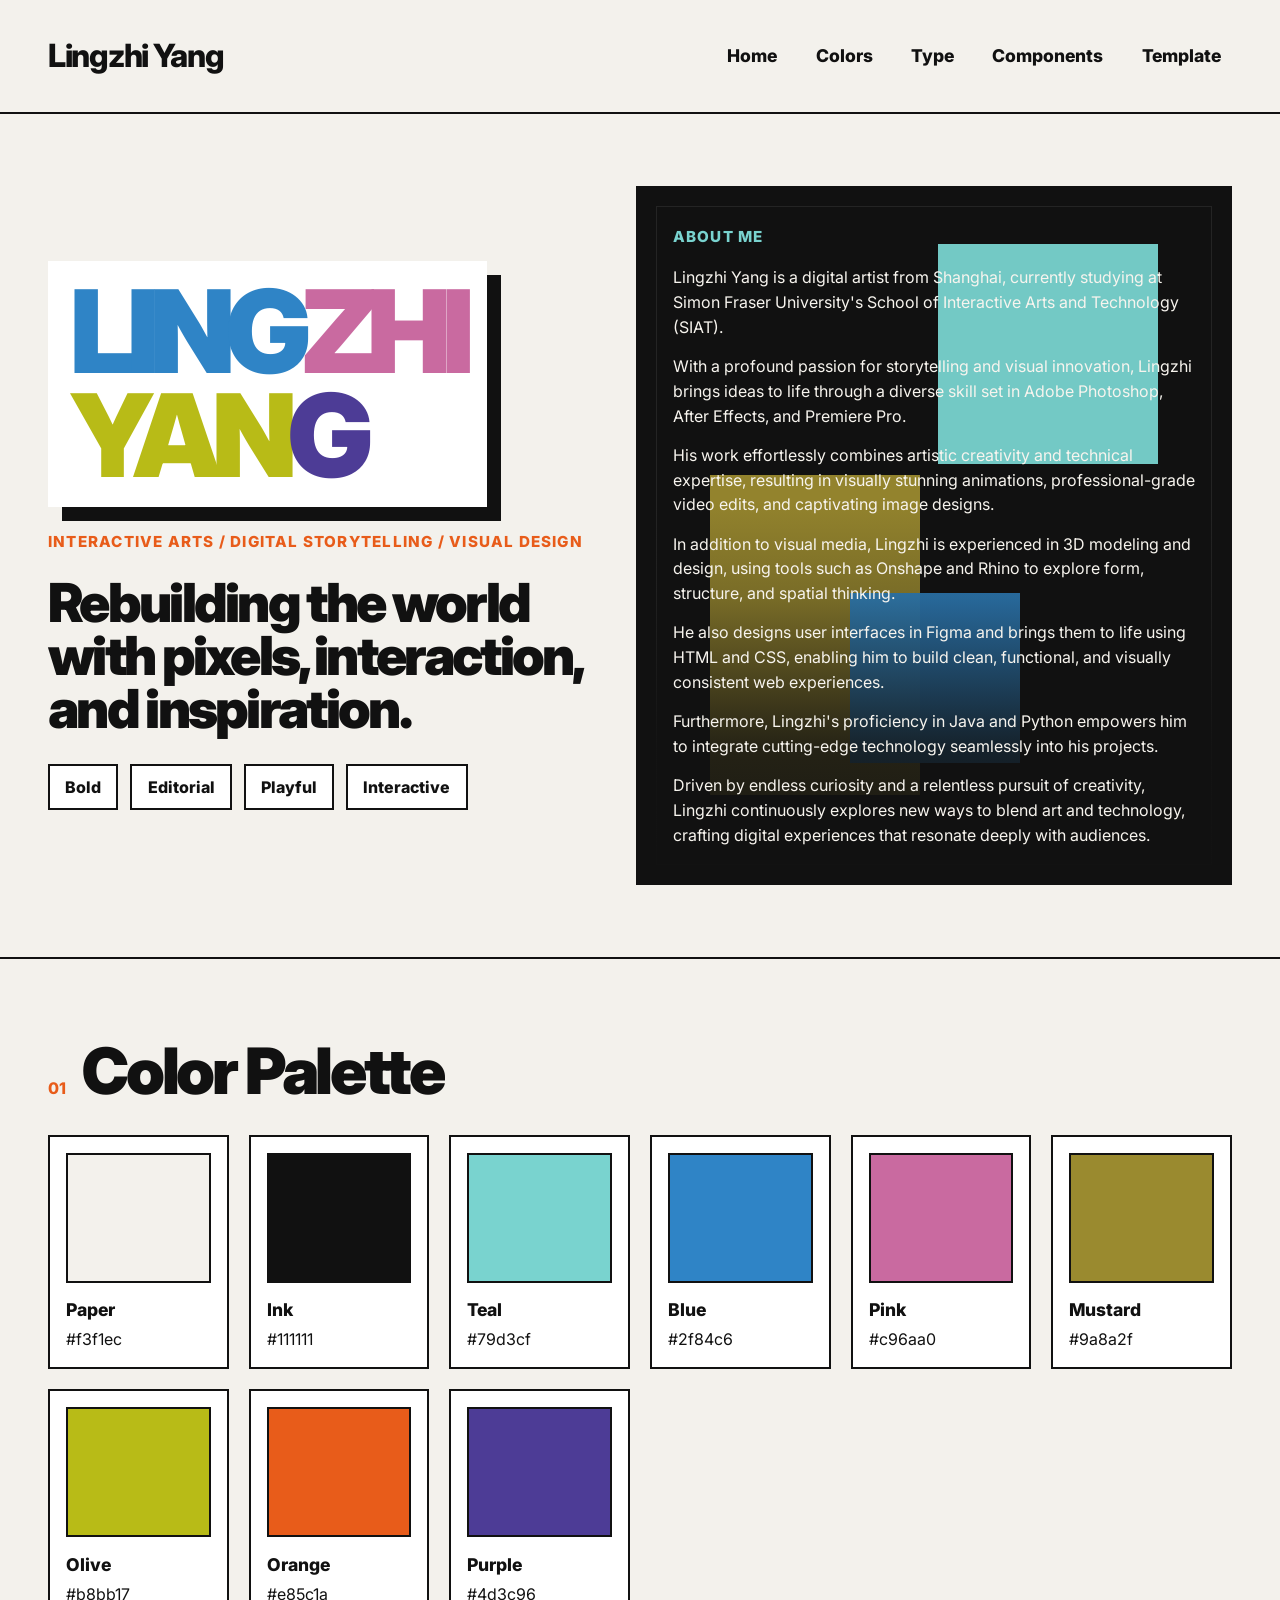
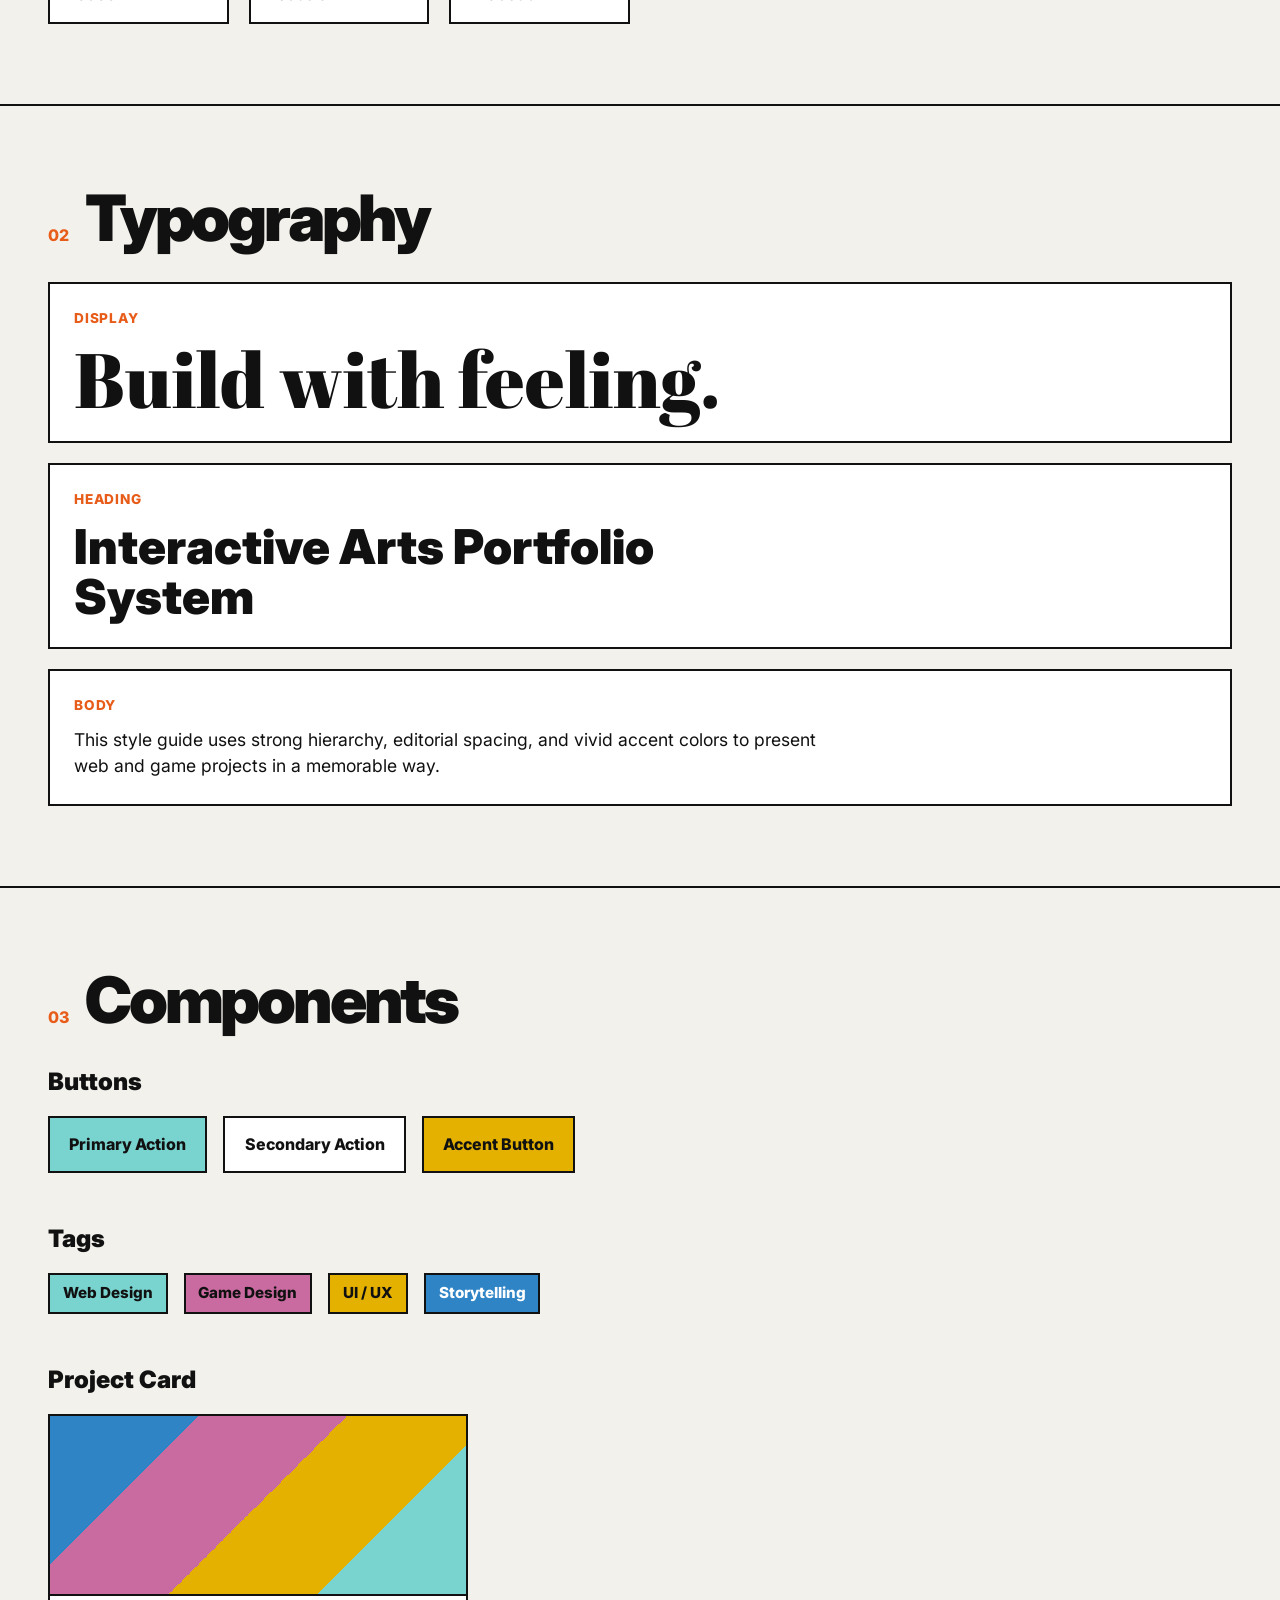
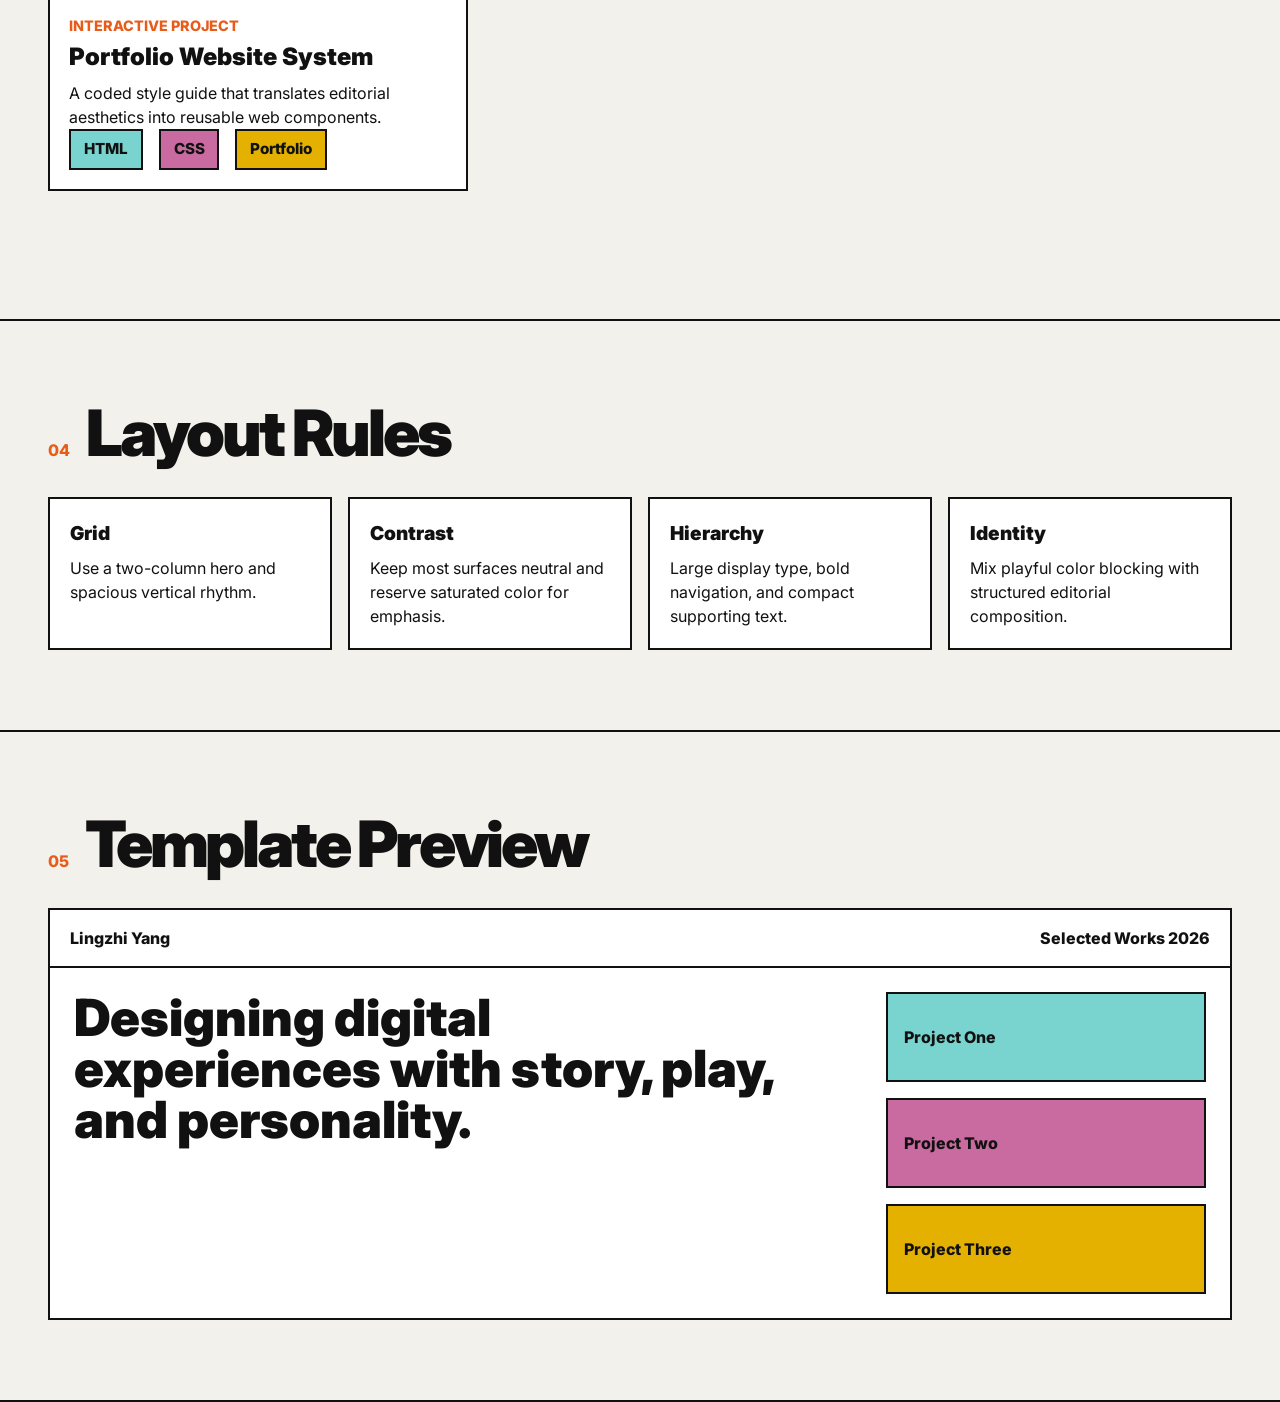
==== Lingzhi Yang portfolio-styleguide/index.html @ 22899783 "Styleguide" ====
<!DOCTYPE html>
<html lang="en">
<head>
  <meta charset="UTF-8">
  <meta name="viewport" content="width=device-width, initial-scale=1.0">
  <title>Lingzhi Yang Style Guide</title>
  <link rel="preconnect" href="https://fonts.googleapis.com">
  <link rel="preconnect" href="https://fonts.gstatic.com" crossorigin>
  <link href="https://fonts.googleapis.com/css2?family=Abril+Fatface&family=Inter:wght@400;500;700;800;900&display=swap" rel="stylesheet">
  <link rel="stylesheet" href="style.css">
</head>
<body>
  <header class="site-header">
    <div class="brand-name">Lingzhi Yang</div>
    <nav class="main-nav">
      <a href="#brand">Home</a>
      <a href="#colors">Colors</a>
      <a href="#type">Type</a>
      <a href="#components">Components</a>
      <a href="#template">Template</a>
    </nav>
  </header>

  <main>
    <section id="brand" class="hero">
    <div class="hero-left">
        <div class="name-card">
        <div class="name-block">
            <span class="c-blue">LING</span><span class="c-pink">ZHI</span><br>
            <span class="c-olive">YAN</span><span class="c-purple">G</span>
        </div>
        </div>

        <p class="hero-kicker">INTERACTIVE ARTS / DIGITAL STORYTELLING / VISUAL DESIGN</p>

        <h1 class="hero-title">
        Rebuilding the world with pixels, interaction, and inspiration.
        </h1>

        <div class="keyword-row">
        <span>Bold</span>
        <span>Editorial</span>
        <span>Playful</span>
        <span>Interactive</span>
        </div>
    </div>

    <div class="hero-right">
        <div class="bio-panel">
        <div class="bio-decoration deco-teal"></div>
        <div class="bio-decoration deco-mustard"></div>
        <div class="bio-decoration deco-blue"></div>

        <p class="bio-label">About Me</p>

        <p class="bio-text">
            Lingzhi Yang is a digital artist from Shanghai, currently studying at Simon Fraser University's School of Interactive Arts and Technology (SIAT).
        </p>

        <p class="bio-text">
            With a profound passion for storytelling and visual innovation, Lingzhi brings ideas to life through a diverse skill set in Adobe Photoshop, After Effects, and Premiere Pro.
        </p>

        <p class="bio-text">
            His work effortlessly combines artistic creativity and technical expertise, resulting in visually stunning animations, professional-grade video edits, and captivating image designs.
        </p>

        <p class="bio-text">
            In addition to visual media, Lingzhi is experienced in 3D modeling and design, using tools such as Onshape and Rhino to explore form, structure, and spatial thinking.
        </p>

        <p class="bio-text">
            He also designs user interfaces in Figma and brings them to life using HTML and CSS, enabling him to build clean, functional, and visually consistent web experiences.
        </p>

        <p class="bio-text">
            Furthermore, Lingzhi's proficiency in Java and Python empowers him to integrate cutting-edge technology seamlessly into his projects.
        </p>

        <p class="bio-text">
            Driven by endless curiosity and a relentless pursuit of creativity, Lingzhi continuously explores new ways to blend art and technology, crafting digital experiences that resonate deeply with audiences.
        </p>
        </div>
    </div>
    </section>

    <section id="colors" class="content-section">
      <div class="section-heading">
        <p class="eyebrow">01</p>
        <h2>Color Palette</h2>
      </div>

      <div class="palette-grid">
        <div class="swatch">
          <div class="swatch-box bg-paper"></div>
          <h3>Paper</h3>
          <p>#f3f1ec</p>
        </div>

        <div class="swatch">
          <div class="swatch-box bg-ink"></div>
          <h3>Ink</h3>
          <p>#111111</p>
        </div>

        <div class="swatch">
          <div class="swatch-box bg-teal"></div>
          <h3>Teal</h3>
          <p>#79d3cf</p>
        </div>

        <div class="swatch">
          <div class="swatch-box bg-blue"></div>
          <h3>Blue</h3>
          <p>#2f84c6</p>
        </div>

        <div class="swatch">
          <div class="swatch-box bg-pink"></div>
          <h3>Pink</h3>
          <p>#c96aa0</p>
        </div>

        <div class="swatch">
          <div class="swatch-box bg-mustard"></div>
          <h3>Mustard</h3>
          <p>#9a8a2f</p>
        </div>

        <div class="swatch">
          <div class="swatch-box bg-olive"></div>
          <h3>Olive</h3>
          <p>#b8bb17</p>
        </div>

        <div class="swatch">
          <div class="swatch-box bg-orange"></div>
          <h3>Orange</h3>
          <p>#e85c1a</p>
        </div>

        <div class="swatch">
          <div class="swatch-box bg-purple"></div>
          <h3>Purple</h3>
          <p>#4d3c96</p>
        </div>
      </div>
    </section>

    <section id="type" class="content-section">
      <div class="section-heading">
        <p class="eyebrow">02</p>
        <h2>Typography</h2>
      </div>

      <div class="type-showcase">
        <div class="type-card">
          <p class="type-label">Display</p>
          <h1 class="display-sample">Build with feeling.</h1>
        </div>

        <div class="type-card">
          <p class="type-label">Heading</p>
          <h2 class="heading-sample">Interactive Arts Portfolio System</h2>
        </div>

        <div class="type-card">
          <p class="type-label">Body</p>
          <p class="body-sample">
            This style guide uses strong hierarchy, editorial spacing, and vivid accent colors to present web and game projects in a memorable way.
          </p>
        </div>
      </div>
    </section>

    <section id="components" class="content-section">
      <div class="section-heading">
        <p class="eyebrow">03</p>
        <h2>Components</h2>
      </div>

      <div class="component-group">
        <h3>Buttons</h3>
        <div class="button-row">
          <a href="#" class="btn btn-primary">Primary Action</a>
          <a href="#" class="btn btn-outline">Secondary Action</a>
          <a href="#" class="btn btn-block">Accent Button</a>
        </div>
      </div>

      <div class="component-group">
        <h3>Tags</h3>
        <div class="tag-row">
          <span class="tag tag-teal">Web Design</span>
          <span class="tag tag-pink">Game Design</span>
          <span class="tag tag-yellow">UI / UX</span>
          <span class="tag tag-blue">Storytelling</span>
        </div>
      </div>

      <div class="component-group">
        <h3>Project Card</h3>
        <article class="project-card">
          <div class="card-top"></div>
          <div class="card-content">
            <p class="project-type">Interactive Project</p>
            <h4>Portfolio Website System</h4>
            <p>
              A coded style guide that translates editorial aesthetics into reusable web components.
            </p>
            <div class="tag-row">
              <span class="tag tag-teal">HTML</span>
              <span class="tag tag-pink">CSS</span>
              <span class="tag tag-yellow">Portfolio</span>
            </div>
          </div>
        </article>
      </div>
    </section>

    <section id="layout" class="content-section">
      <div class="section-heading">
        <p class="eyebrow">04</p>
        <h2>Layout Rules</h2>
      </div>

      <div class="rules-grid">
        <div class="rule-box">
          <h3>Grid</h3>
          <p>Use a two-column hero and spacious vertical rhythm.</p>
        </div>
        <div class="rule-box">
          <h3>Contrast</h3>
          <p>Keep most surfaces neutral and reserve saturated color for emphasis.</p>
        </div>
        <div class="rule-box">
          <h3>Hierarchy</h3>
          <p>Large display type, bold navigation, and compact supporting text.</p>
        </div>
        <div class="rule-box">
          <h3>Identity</h3>
          <p>Mix playful color blocking with structured editorial composition.</p>
        </div>
      </div>
    </section>

    <section id="template" class="content-section">
      <div class="section-heading">
        <p class="eyebrow">05</p>
        <h2>Template Preview</h2>
      </div>

      <div class="template-preview">
        <div class="preview-header">
          <span>Lingzhi Yang</span>
          <span>Selected Works 2026</span>
        </div>

        <div class="preview-main">
          <div class="preview-title">
            <h3>Designing digital experiences with story, play, and personality.</h3>
          </div>

          <div class="preview-list">
            <div class="preview-item bg-teal">Project One</div>
            <div class="preview-item bg-pink">Project Two</div>
            <div class="preview-item bg-yellow">Project Three</div>
          </div>
        </div>
      </div>
    </section>
  </main>
</body>
</html>
---- Lingzhi Yang portfolio-styleguide/style.css ----
:root {
  --paper: #f3f1ec;
  --ink: #111111;
  --teal: #79d3cf;
  --blue: #2f84c6;
  --pink: #c96aa0;
  --mustard: #9a8a2f;
  --yellow: #e4b100;
  --olive: #b8bb17;
  --orange: #e85c1a;
  --purple: #4d3c96;
  --border: #d8d2c8;
}

* {
  box-sizing: border-box;
  margin: 0;
  padding: 0;
}

html {
  scroll-behavior: smooth;
}

body {
  background: var(--paper);
  color: var(--ink);
  font-family: "Inter", sans-serif;
  line-height: 1.5;
}

/* ---------- Header ---------- */
.site-header {
  width: 100%;
  padding: 2rem 3rem;
  display: flex;
  justify-content: space-between;
  align-items: center;
  border-bottom: 2px solid var(--ink);
  background: rgba(243, 241, 236, 0.96);
  position: sticky;
  top: 0;
  z-index: 10;
}

.brand-name {
  font-size: 2rem;
  font-weight: 800;
  letter-spacing: -0.04em;
}

.main-nav {
  display: flex;
  gap: 1rem;
  flex-wrap: wrap;
}

.main-nav a {
  text-decoration: none;
  color: var(--ink);
  font-weight: 800;
  font-size: 1.1rem;
  padding: 0.35rem 0.7rem;
  transition: 0.2s ease;
}

.main-nav a:hover,
.main-nav a.active {
  background: var(--teal);
}

/* ---------- Hero ---------- */
.hero {
  min-height: calc(100vh - 90px);
  display: grid;
  grid-template-columns: 0.95fr 1.05fr;
  gap: 3rem;
  padding: 4.5rem 3rem;
  border-bottom: 2px solid var(--ink);
  align-items: center;
}

.hero-left {
  display: flex;
  flex-direction: column;
  justify-content: center;
  gap: 1.5rem;
}

.name-card {
  display: inline-block;
  width: fit-content;
  background: #ffffff;
  padding: 1.2rem 1.4rem;
  box-shadow: 14px 14px 0 var(--ink);
}

.name-block {
  display: inline-block;
  font-size: clamp(4.2rem, 9vw, 7.5rem);
  line-height: 0.9;
  font-weight: 900;
  letter-spacing: -0.08em;
}

.hero-kicker {
  font-size: 0.95rem;
  font-weight: 800;
  letter-spacing: 0.08em;
  color: var(--orange);
  max-width: 680px;
}

.hero-title {
  max-width: 720px;
  font-size: clamp(2.3rem, 4.2vw, 4.4rem);
  line-height: 0.98;
  letter-spacing: -0.05em;
  font-weight: 900;
}

.keyword-row {
  display: flex;
  flex-wrap: wrap;
  gap: 0.75rem;
  margin-top: 0.3rem;
}

.keyword-row span {
  border: 2px solid var(--ink);
  padding: 0.55rem 0.95rem;
  font-weight: 800;
  background: white;
  font-size: 1rem;
}

.hero-right {
  display: flex;
  justify-content: center;
  align-items: stretch;
}

.bio-panel {
  position: relative;
  width: 100%;
  min-height: 640px;
  background: #111111;
  border: 2px solid var(--ink);
  padding: 2.4rem 2.2rem 2.2rem 2.2rem;
  overflow: hidden;
  display: flex;
  flex-direction: column;
  justify-content: flex-end;
}

.bio-panel::before {
  content: "";
  position: absolute;
  inset: 18px;
  border: 1px solid rgba(255, 255, 255, 0.08);
  pointer-events: none;
}

.bio-panel::after {
  content: "";
  position: absolute;
  left: 0;
  right: 0;
  bottom: 0;
  height: 55%;
  background: linear-gradient(
    to top,
    rgba(17, 17, 17, 0.96) 0%,
    rgba(17, 17, 17, 0.85) 35%,
    rgba(17, 17, 17, 0.2) 75%,
    rgba(17, 17, 17, 0) 100%
  );
  z-index: 1;
}

.bio-label {
  position: relative;
  z-index: 2;
  font-size: 0.95rem;
  font-weight: 800;
  letter-spacing: 0.08em;
  text-transform: uppercase;
  color: var(--teal);
  margin-bottom: 1rem;
}

.bio-text {
  position: relative;
  z-index: 2;
  color: #f7f4ee;
  font-size: 1rem;
  line-height: 1.55;
  max-width: 690px;
  margin-bottom: 0.9rem;
}

.bio-text:last-child {
  margin-bottom: 0;
}

.bio-decoration {
  position: absolute;
  z-index: 1;
  opacity: 0.95;
}

.deco-teal {
  width: 220px;
  height: 220px;
  background: var(--teal);
  top: 56px;
  right: 72px;
}

.deco-mustard {
  width: 210px;
  height: 320px;
  background: var(--mustard);
  left: 72px;
  bottom: 88px;
}

.deco-blue {
  width: 170px;
  height: 170px;
  background: var(--blue);
  right: 210px;
  bottom: 120px;
}

/* ---------- Shared Sections ---------- */
.content-section {
  padding: 5rem 3rem;
  border-bottom: 2px solid var(--ink);
}

.section-heading {
  display: flex;
  align-items: baseline;
  gap: 1rem;
  margin-bottom: 2rem;
}

.eyebrow {
  font-size: 1rem;
  font-weight: 800;
  color: var(--orange);
}

.section-heading h2 {
  font-size: clamp(2.2rem, 5vw, 4rem);
  line-height: 1;
  letter-spacing: -0.05em;
  font-weight: 900;
}

/* ---------- Color Palette ---------- */
.palette-grid {
  display: grid;
  grid-template-columns: repeat(auto-fit, minmax(170px, 1fr));
  gap: 1.25rem;
}

.swatch {
  background: white;
  border: 2px solid var(--ink);
  padding: 1rem;
}

.swatch-box {
  width: 100%;
  height: 130px;
  border: 2px solid var(--ink);
  margin-bottom: 0.9rem;
}

.swatch h3 {
  font-size: 1.1rem;
  font-weight: 800;
  margin-bottom: 0.25rem;
}

/* ---------- Typography ---------- */
.type-showcase {
  display: grid;
  gap: 1.25rem;
}

.type-card {
  background: white;
  border: 2px solid var(--ink);
  padding: 1.5rem;
}

.type-label {
  color: var(--orange);
  text-transform: uppercase;
  letter-spacing: 0.06em;
  font-size: 0.85rem;
  font-weight: 800;
  margin-bottom: 0.75rem;
}

.display-sample {
  font-family: "Abril Fatface", serif;
  font-size: clamp(2.8rem, 6vw, 5rem);
  line-height: 1;
  font-weight: 400;
}

.heading-sample {
  font-size: clamp(1.8rem, 4vw, 3rem);
  line-height: 1.05;
  font-weight: 900;
  max-width: 700px;
}

.body-sample {
  max-width: 760px;
  font-size: 1.1rem;
}

/* ---------- Components ---------- */
.component-group {
  margin-bottom: 3rem;
}

.component-group h3 {
  font-size: 1.5rem;
  margin-bottom: 1rem;
  font-weight: 900;
}

.button-row,
.tag-row {
  display: flex;
  flex-wrap: wrap;
  gap: 1rem;
}

.btn {
  text-decoration: none;
  color: var(--ink);
  padding: 0.9rem 1.2rem;
  font-weight: 800;
  border: 2px solid var(--ink);
  display: inline-block;
  transition: 0.2s ease;
}

.btn-primary {
  background: var(--teal);
}

.btn-outline {
  background: white;
}

.btn-block {
  background: var(--yellow);
}

.btn:hover {
  transform: translate(-4px, -4px);
  box-shadow: 6px 6px 0 var(--ink);
}

.tag {
  display: inline-block;
  padding: 0.45rem 0.8rem;
  font-size: 0.95rem;
  font-weight: 800;
  border: 2px solid var(--ink);
}

.tag-teal {
  background: var(--teal);
}

.tag-pink {
  background: var(--pink);
}

.tag-yellow {
  background: var(--yellow);
}

.tag-blue {
  background: var(--blue);
  color: white;
}

.project-card {
  max-width: 420px;
  border: 2px solid var(--ink);
  background: white;
}

.card-top {
  height: 180px;
  background: linear-gradient(
    135deg,
    var(--blue) 0%,
    var(--blue) 25%,
    var(--pink) 25%,
    var(--pink) 50%,
    var(--yellow) 50%,
    var(--yellow) 75%,
    var(--teal) 75%,
    var(--teal) 100%
  );
  border-bottom: 2px solid var(--ink);
}

.card-content {
  padding: 1.2rem;
}

.project-type {
  font-size: 0.9rem;
  color: var(--orange);
  font-weight: 800;
  text-transform: uppercase;
  margin-bottom: 0.5rem;
}

.card-content h4 {
  font-size: 1.5rem;
  line-height: 1;
  margin-bottom: 0.75rem;
  font-weight: 900;
}

/* ---------- Layout Rules ---------- */
.rules-grid {
  display: grid;
  grid-template-columns: repeat(auto-fit, minmax(220px, 1fr));
  gap: 1rem;
}

.rule-box {
  border: 2px solid var(--ink);
  background: white;
  padding: 1.25rem;
}

.rule-box h3 {
  font-size: 1.2rem;
  margin-bottom: 0.5rem;
  font-weight: 900;
}

/* ---------- Template Preview ---------- */
.template-preview {
  border: 2px solid var(--ink);
  background: white;
}

.preview-header {
  display: flex;
  justify-content: space-between;
  border-bottom: 2px solid var(--ink);
  padding: 1rem 1.25rem;
  font-weight: 800;
}

.preview-main {
  display: grid;
  grid-template-columns: 1fr 320px;
  gap: 1.5rem;
  padding: 1.5rem;
}

.preview-title h3 {
  font-size: clamp(2rem, 4vw, 3.5rem);
  line-height: 1;
  font-weight: 900;
  max-width: 700px;
}

.preview-list {
  display: flex;
  flex-direction: column;
  gap: 1rem;
}

.preview-item {
  border: 2px solid var(--ink);
  padding: 1rem;
  font-weight: 800;
  min-height: 90px;
  display: flex;
  align-items: center;
}

/* ---------- Utility Colors ---------- */
.bg-paper { background: var(--paper); }
.bg-ink { background: var(--ink); }
.bg-teal { background: var(--teal); }
.bg-blue { background: var(--blue); }
.bg-pink { background: var(--pink); }
.bg-mustard { background: var(--mustard); }
.bg-yellow { background: var(--yellow); }
.bg-olive { background: var(--olive); }
.bg-orange { background: var(--orange); }
.bg-purple { background: var(--purple); }

.c-blue { color: var(--blue); }
.c-pink { color: var(--pink); }
.c-olive { color: var(--olive); }
.c-purple { color: var(--purple); }

/* ---------- Responsive ---------- */
@media (max-width: 900px) {
  .site-header {
    padding: 1.5rem;
    flex-direction: column;
    align-items: flex-start;
    gap: 1rem;
  }

  .hero {
    grid-template-columns: 1fr;
    padding: 2.2rem 1.5rem 3rem 1.5rem;
    gap: 2rem;
  }

  .content-section {
    padding: 3rem 1.5rem;
  }

  .preview-main {
    grid-template-columns: 1fr;
  }

  .name-card {
    box-shadow: 8px 8px 0 var(--ink);
  }

  .bio-panel {
    min-height: auto;
    padding: 1.6rem;
  }

  .deco-teal {
    width: 140px;
    height: 140px;
    top: 40px;
    right: 30px;
  }

  .deco-mustard {
    width: 130px;
    height: 220px;
    left: 30px;
    bottom: 90px;
  }

  .deco-blue {
    width: 110px;
    height: 110px;
    right: 120px;
    bottom: 120px;
  }
}
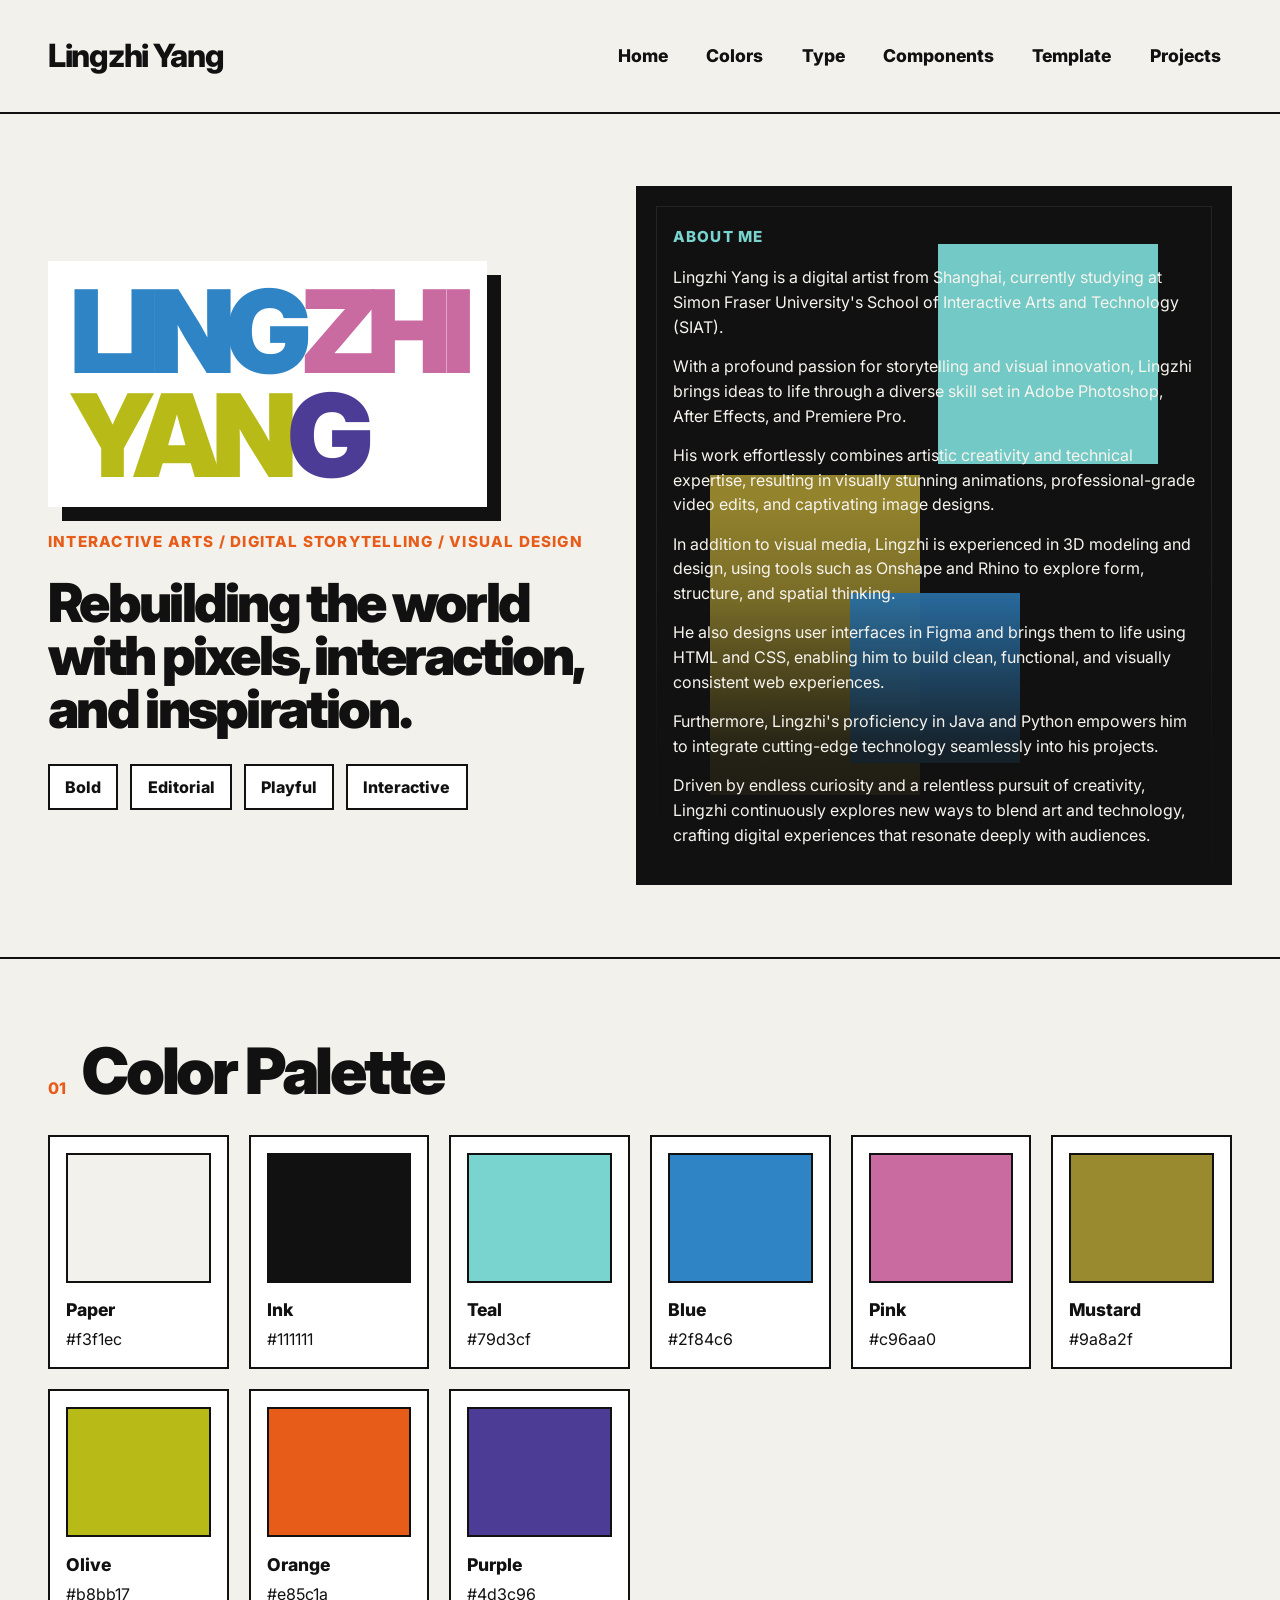
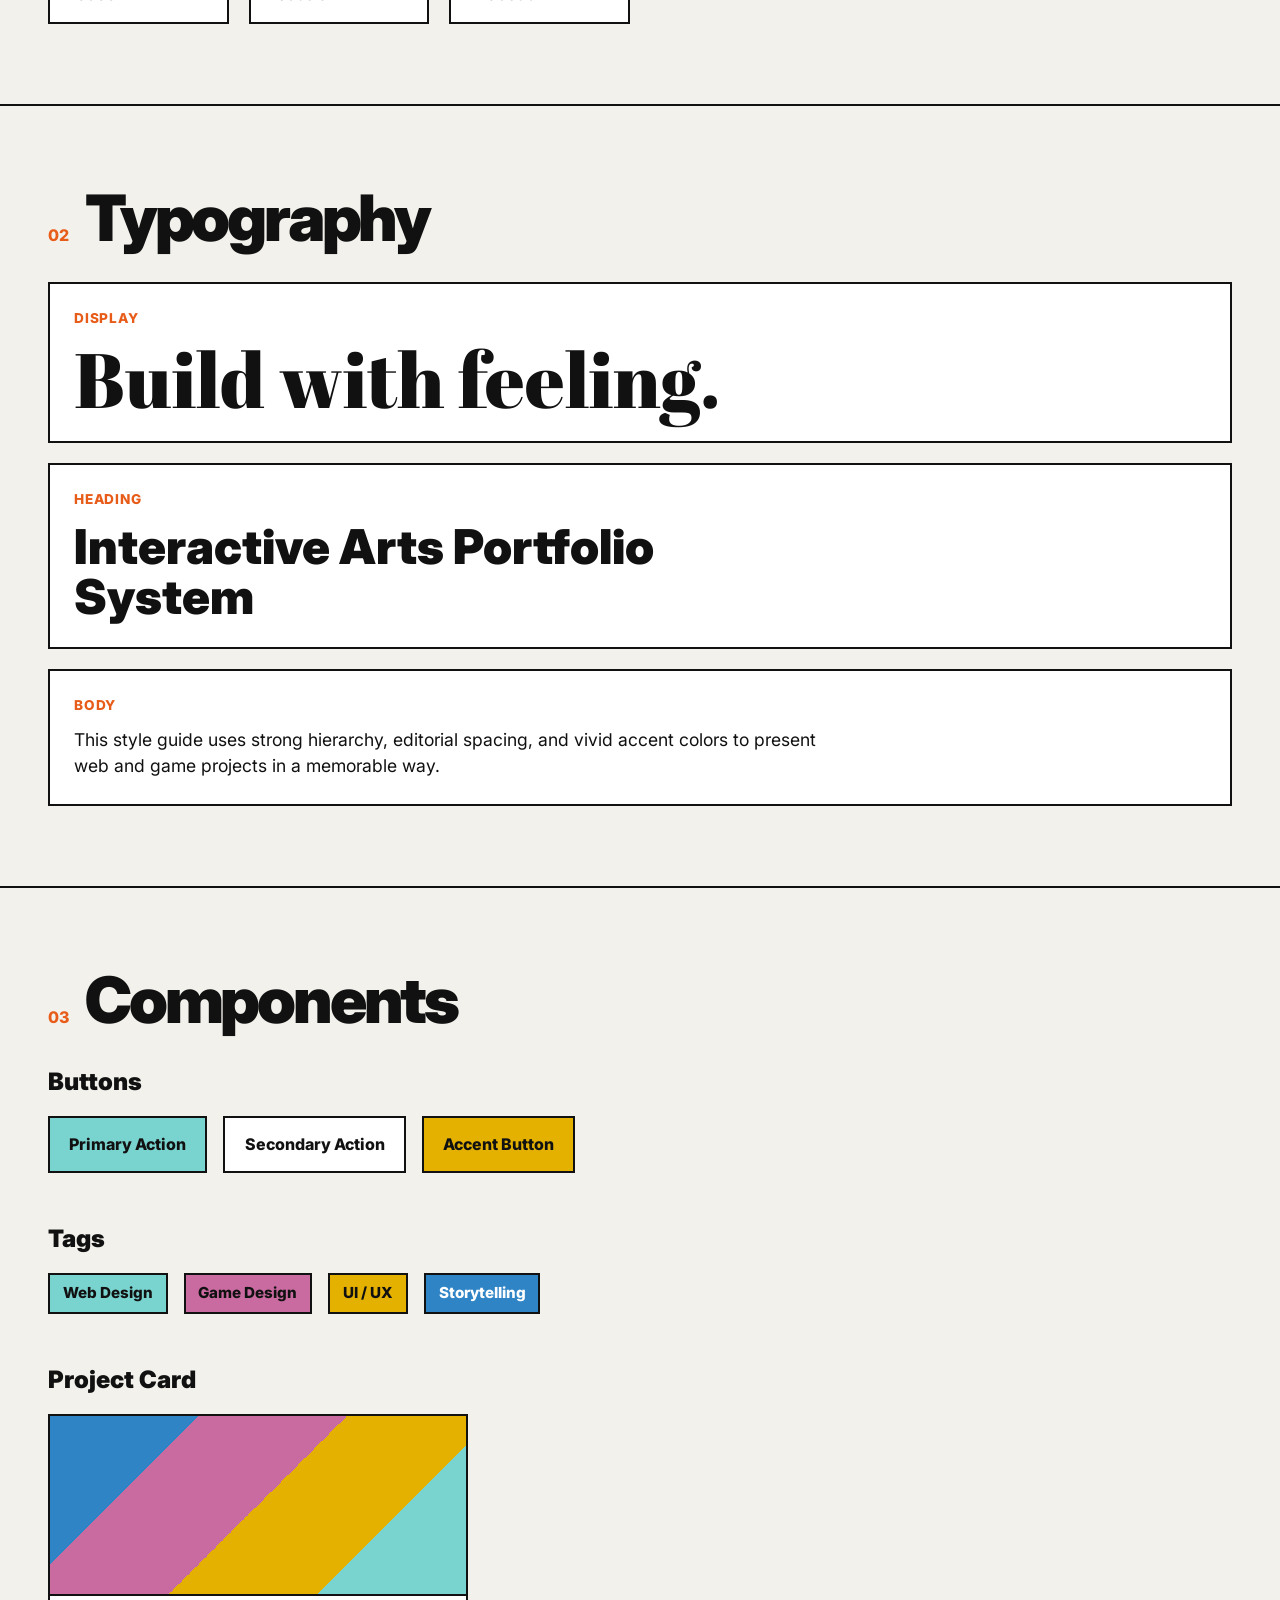
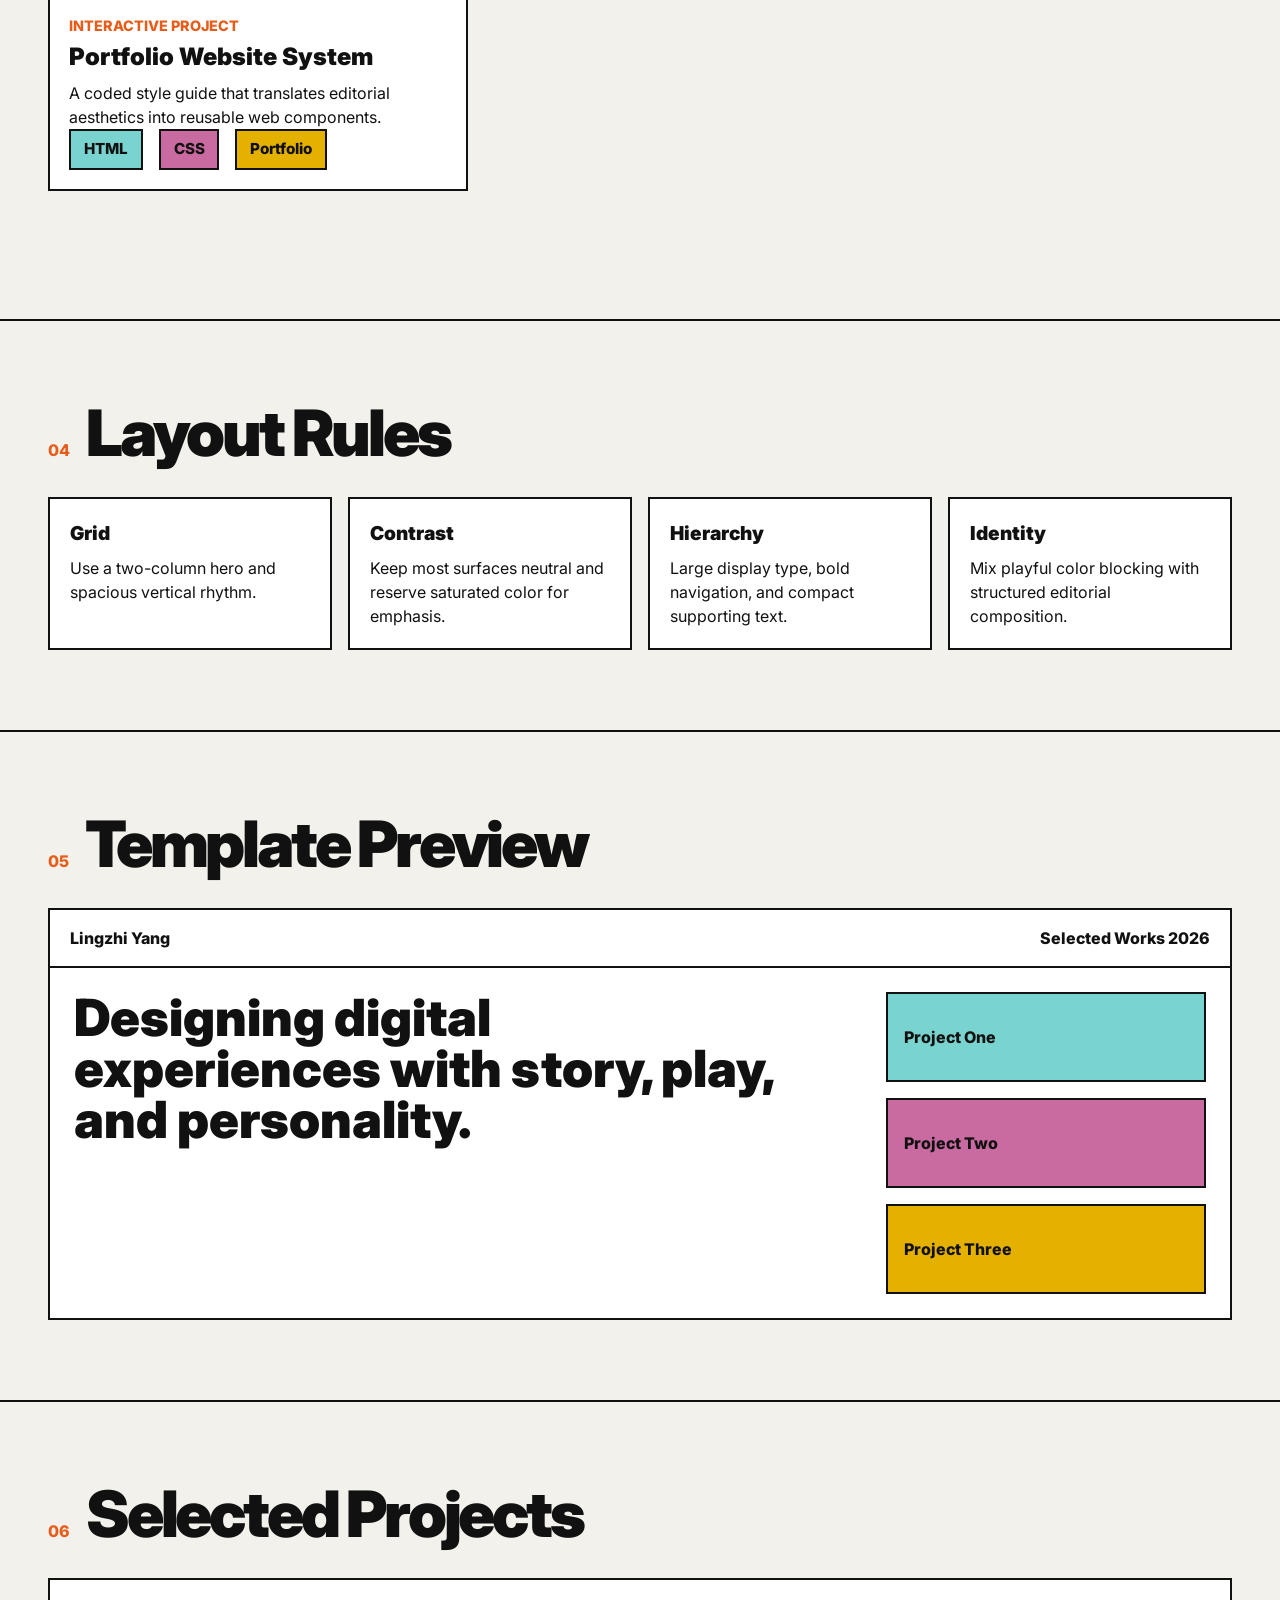
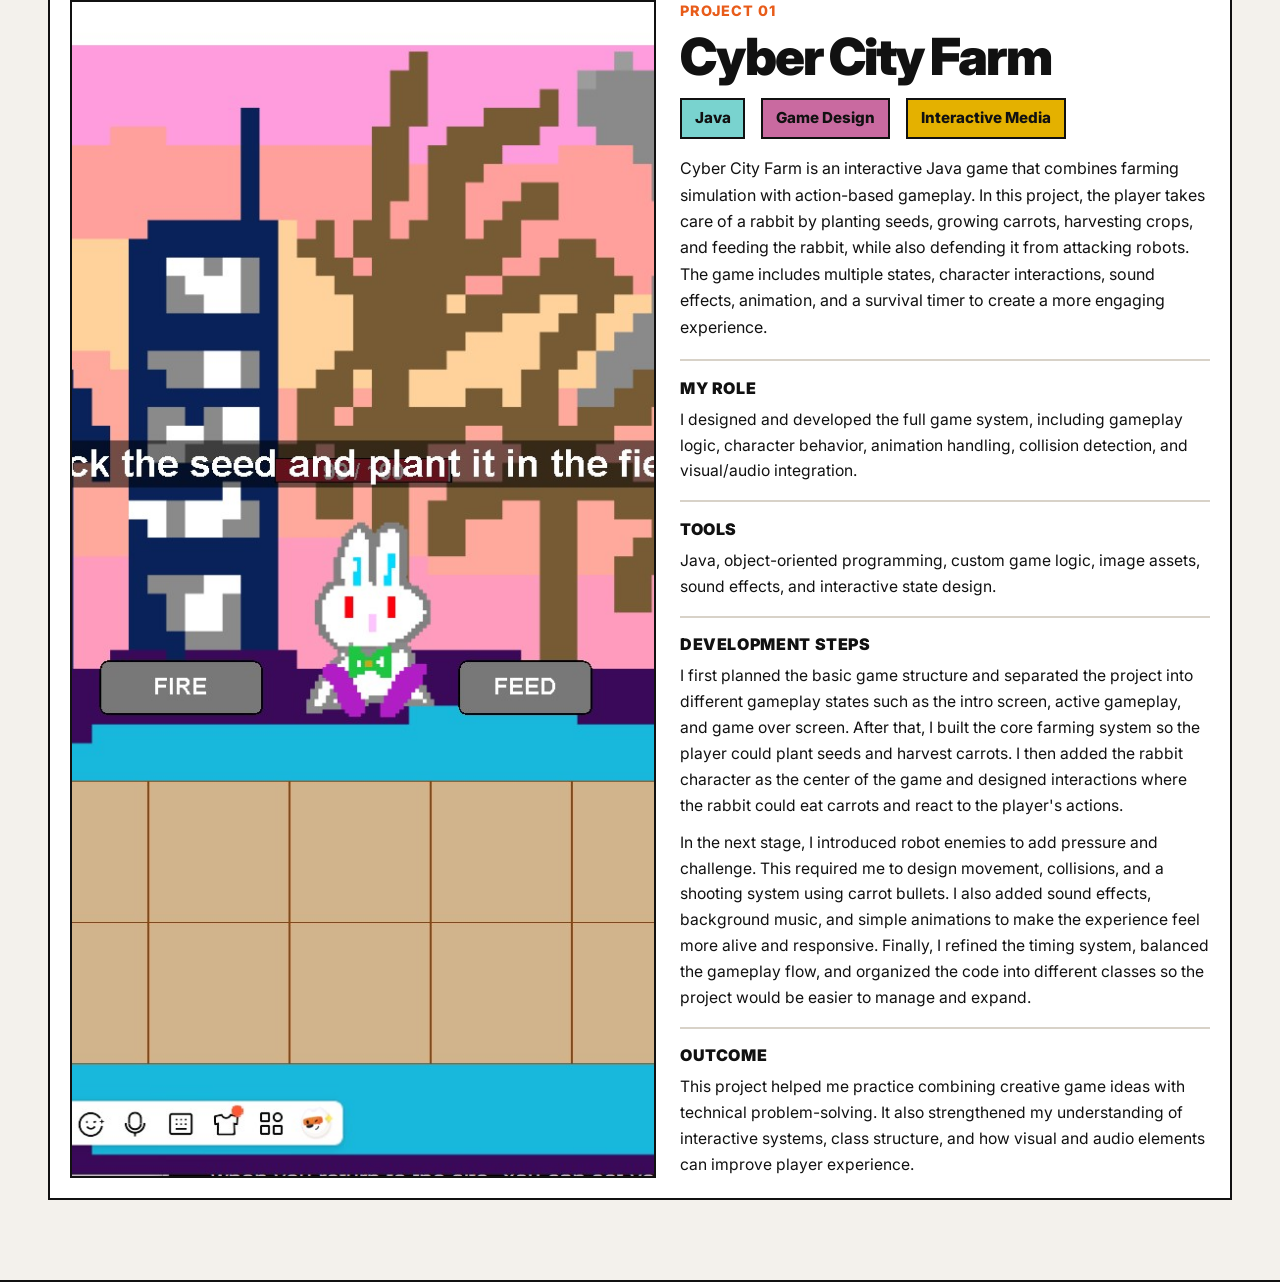
==== commit cf01ea1c: "One project" ====
--- a/Lingzhi Yang portfolio-styleguide/index.html
+++ b/Lingzhi Yang portfolio-styleguide/index.html
@@ -18,6 +18,7 @@
       <a href="#type">Type</a>
       <a href="#components">Components</a>
       <a href="#template">Template</a>
+      <a href="#projects">Projects</a>
     </nav>
   </header>
 
@@ -269,6 +270,82 @@
         </div>
       </div>
     </section>
+    <section id="projects" class="content-section">
+      <div class="section-heading">
+        <p class="eyebrow">06</p>
+        <h2>Selected Projects</h2>
+      </div>
+
+      <div class="projects-grid">
+       <article class="featured-project">
+  <div class="project-image-wrap">
+    <img src="img/Project_one_1.jpg" alt="Screenshot of Cyber City Farm project">
+  </div>
+
+  <div class="project-info">
+    <p class="project-number">Project 01</p>
+    <h3>Cyber City Farm</h3>
+
+    <div class="tag-row project-tags">
+      <span class="tag tag-teal">Java</span>
+      <span class="tag tag-pink">Game Design</span>
+      <span class="tag tag-yellow">Interactive Media</span>
+    </div>
+
+    <p class="project-description">
+      Cyber City Farm is an interactive Java game that combines farming simulation with action-based gameplay. 
+      In this project, the player takes care of a rabbit by planting seeds, growing carrots, harvesting crops, 
+      and feeding the rabbit, while also defending it from attacking robots. The game includes multiple states, 
+      character interactions, sound effects, animation, and a survival timer to create a more engaging experience.
+    </p>
+
+    <div class="project-meta">
+      <div class="meta-block">
+        <h4>My Role</h4>
+        <p>
+          I designed and developed the full game system, including gameplay logic, character behavior, animation handling, 
+          collision detection, and visual/audio integration.
+        </p>
+      </div>
+
+      <div class="meta-block">
+        <h4>Tools</h4>
+        <p>
+          Java, object-oriented programming, custom game logic, image assets, sound effects, and interactive state design.
+        </p>
+      </div>
+
+      <div class="meta-block">
+        <h4>Development Steps</h4>
+        <p>
+          I first planned the basic game structure and separated the project into different gameplay states such as the intro screen, 
+          active gameplay, and game over screen. After that, I built the core farming system so the player could plant seeds and 
+          harvest carrots. I then added the rabbit character as the center of the game and designed interactions where the rabbit 
+          could eat carrots and react to the player's actions.
+        </p>
+        <p>
+          In the next stage, I introduced robot enemies to add pressure and challenge. This required me to design movement, collisions, 
+          and a shooting system using carrot bullets. I also added sound effects, background music, and simple animations to make the 
+          experience feel more alive and responsive. Finally, I refined the timing system, balanced the gameplay flow, and organized 
+          the code into different classes so the project would be easier to manage and expand.
+        </p>
+      </div>
+
+      <div class="meta-block">
+        <h4>Outcome</h4>
+        <p>
+          This project helped me practice combining creative game ideas with technical problem-solving. It also strengthened my understanding 
+          of interactive systems, class structure, and how visual and audio elements can improve player experience.
+        </p>
+      </div>
+    </div>
+  </div>
+</article>
+      </div>
+    </section>
+
+
+
   </main>
 </body>
 </html>
--- a/Lingzhi Yang portfolio-styleguide/style.css
+++ b/Lingzhi Yang portfolio-styleguide/style.css
@@ -567,4 +567,119 @@
     right: 120px;
     bottom: 120px;
   }
+}
+
+/* ---------- Projects ---------- */
+.projects-grid {
+  display: grid;
+  gap: 2rem;
+}
+
+.featured-project {
+  display: grid;
+  grid-template-columns: 1.05fr 0.95fr;
+  gap: 1.5rem;
+  border: 2px solid var(--ink);
+  background: white;
+  padding: 1.25rem;
+}
+
+.project-image-wrap {
+  border: 2px solid var(--ink);
+  background: #e9e5de;
+  min-height: 320px;
+  overflow: hidden;
+}
+
+.project-image-wrap img {
+  width: 100%;
+  height: 100%;
+  object-fit: cover;
+  display: block;
+}
+
+.project-info {
+  display: flex;
+  flex-direction: column;
+  justify-content: center;
+}
+
+.project-number {
+  font-size: 0.9rem;
+  font-weight: 800;
+  text-transform: uppercase;
+  letter-spacing: 0.06em;
+  color: var(--orange);
+  margin-bottom: 0.6rem;
+}
+
+.project-info h3 {
+  font-size: clamp(2rem, 4vw, 3.2rem);
+  line-height: 1;
+  letter-spacing: -0.04em;
+  font-weight: 900;
+  margin-bottom: 1rem;
+}
+
+.project-tags {
+  margin-bottom: 1rem;
+}
+
+.project-description {
+  font-size: 1rem;
+  line-height: 1.65;
+  max-width: 600px;
+}
+
+.project-placeholder .project-image-wrap {
+  display: flex;
+  align-items: center;
+  justify-content: center;
+  background: #111111;
+}
+
+.placeholder-inner {
+  color: white;
+  font-size: 2rem;
+  font-weight: 900;
+  letter-spacing: -0.04em;
+}
+
+@media (max-width: 900px) {
+  .featured-project {
+    grid-template-columns: 1fr;
+  }
+
+  .project-image-wrap {
+    min-height: 240px;
+  }
+}
+
+.project-meta {
+  display: grid;
+  gap: 1rem;
+  margin-top: 1.2rem;
+}
+
+.meta-block {
+  border-top: 2px solid var(--border);
+  padding-top: 0.9rem;
+}
+
+.meta-block h4 {
+  font-size: 1rem;
+  font-weight: 900;
+  text-transform: uppercase;
+  letter-spacing: 0.04em;
+  margin-bottom: 0.45rem;
+}
+
+.meta-block p {
+  font-size: 0.98rem;
+  line-height: 1.65;
+  margin-bottom: 0.7rem;
+}
+
+.meta-block p:last-child {
+  margin-bottom: 0;
 }
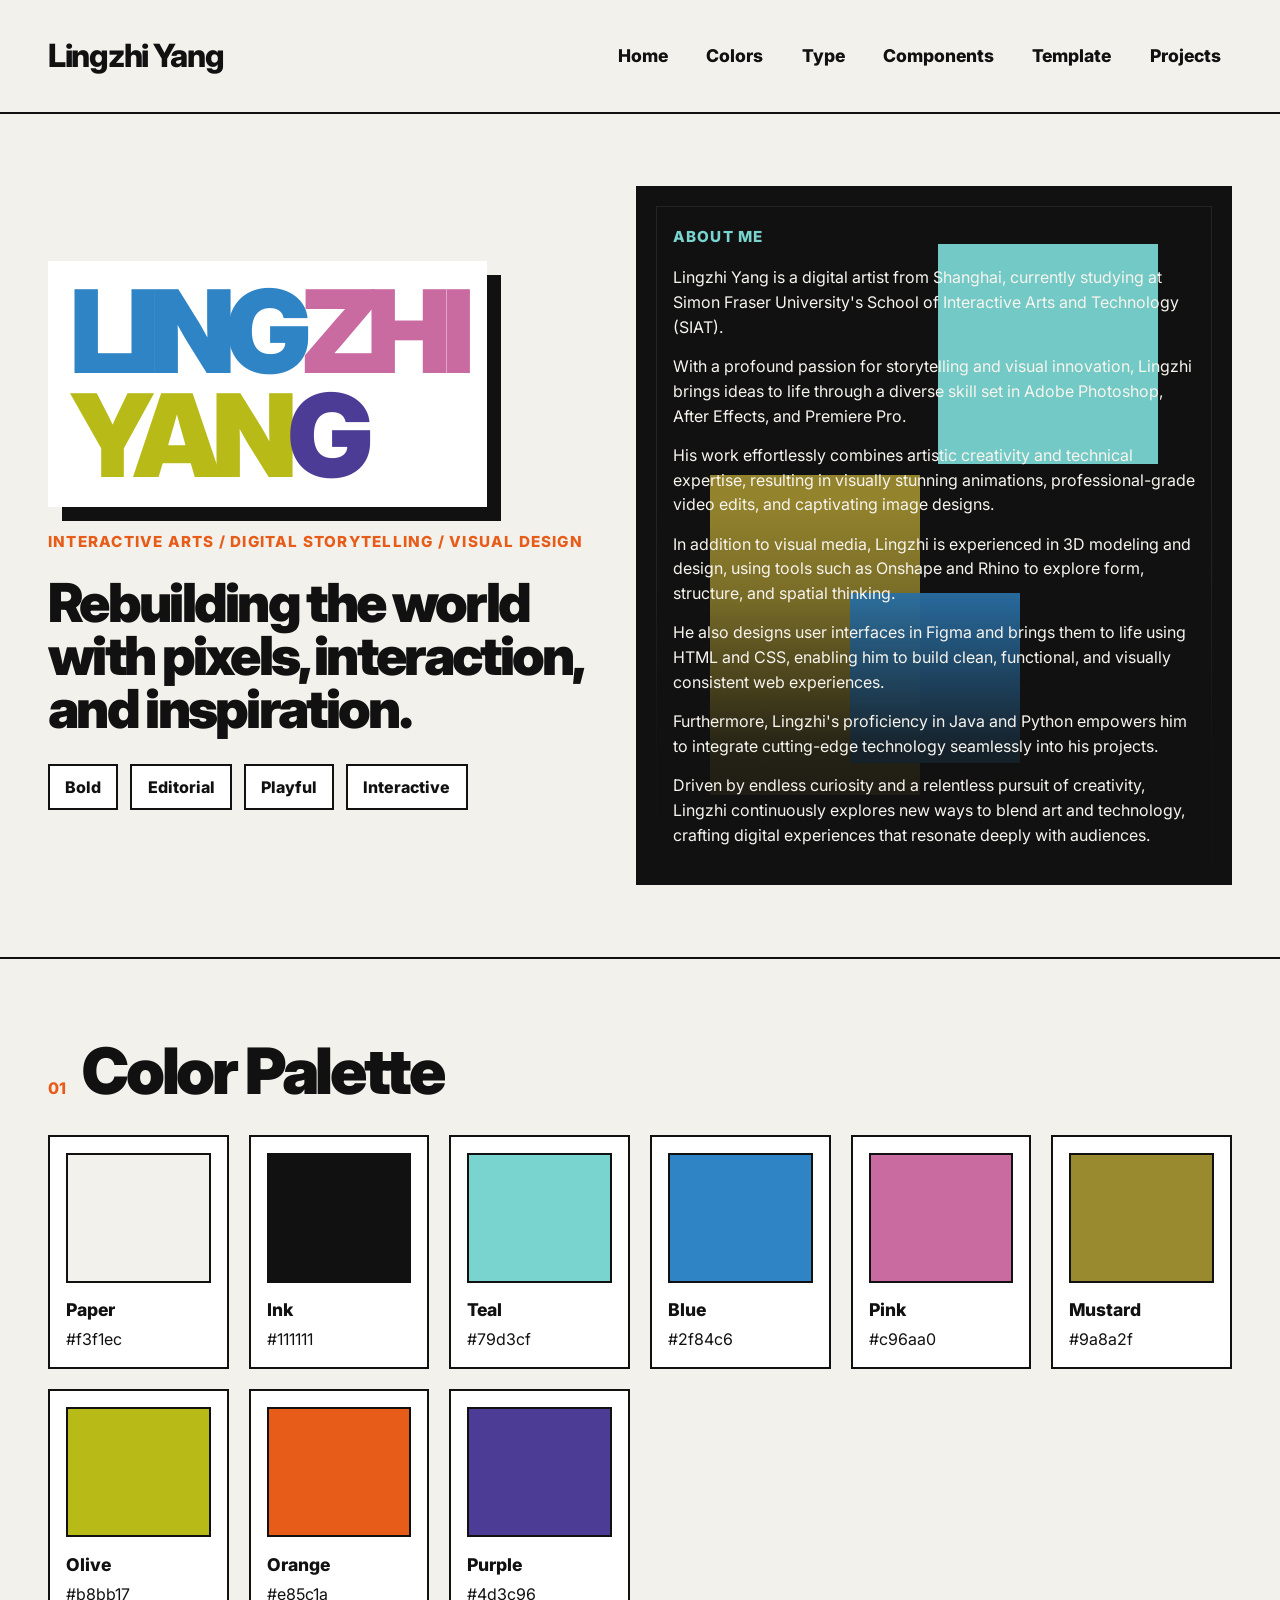
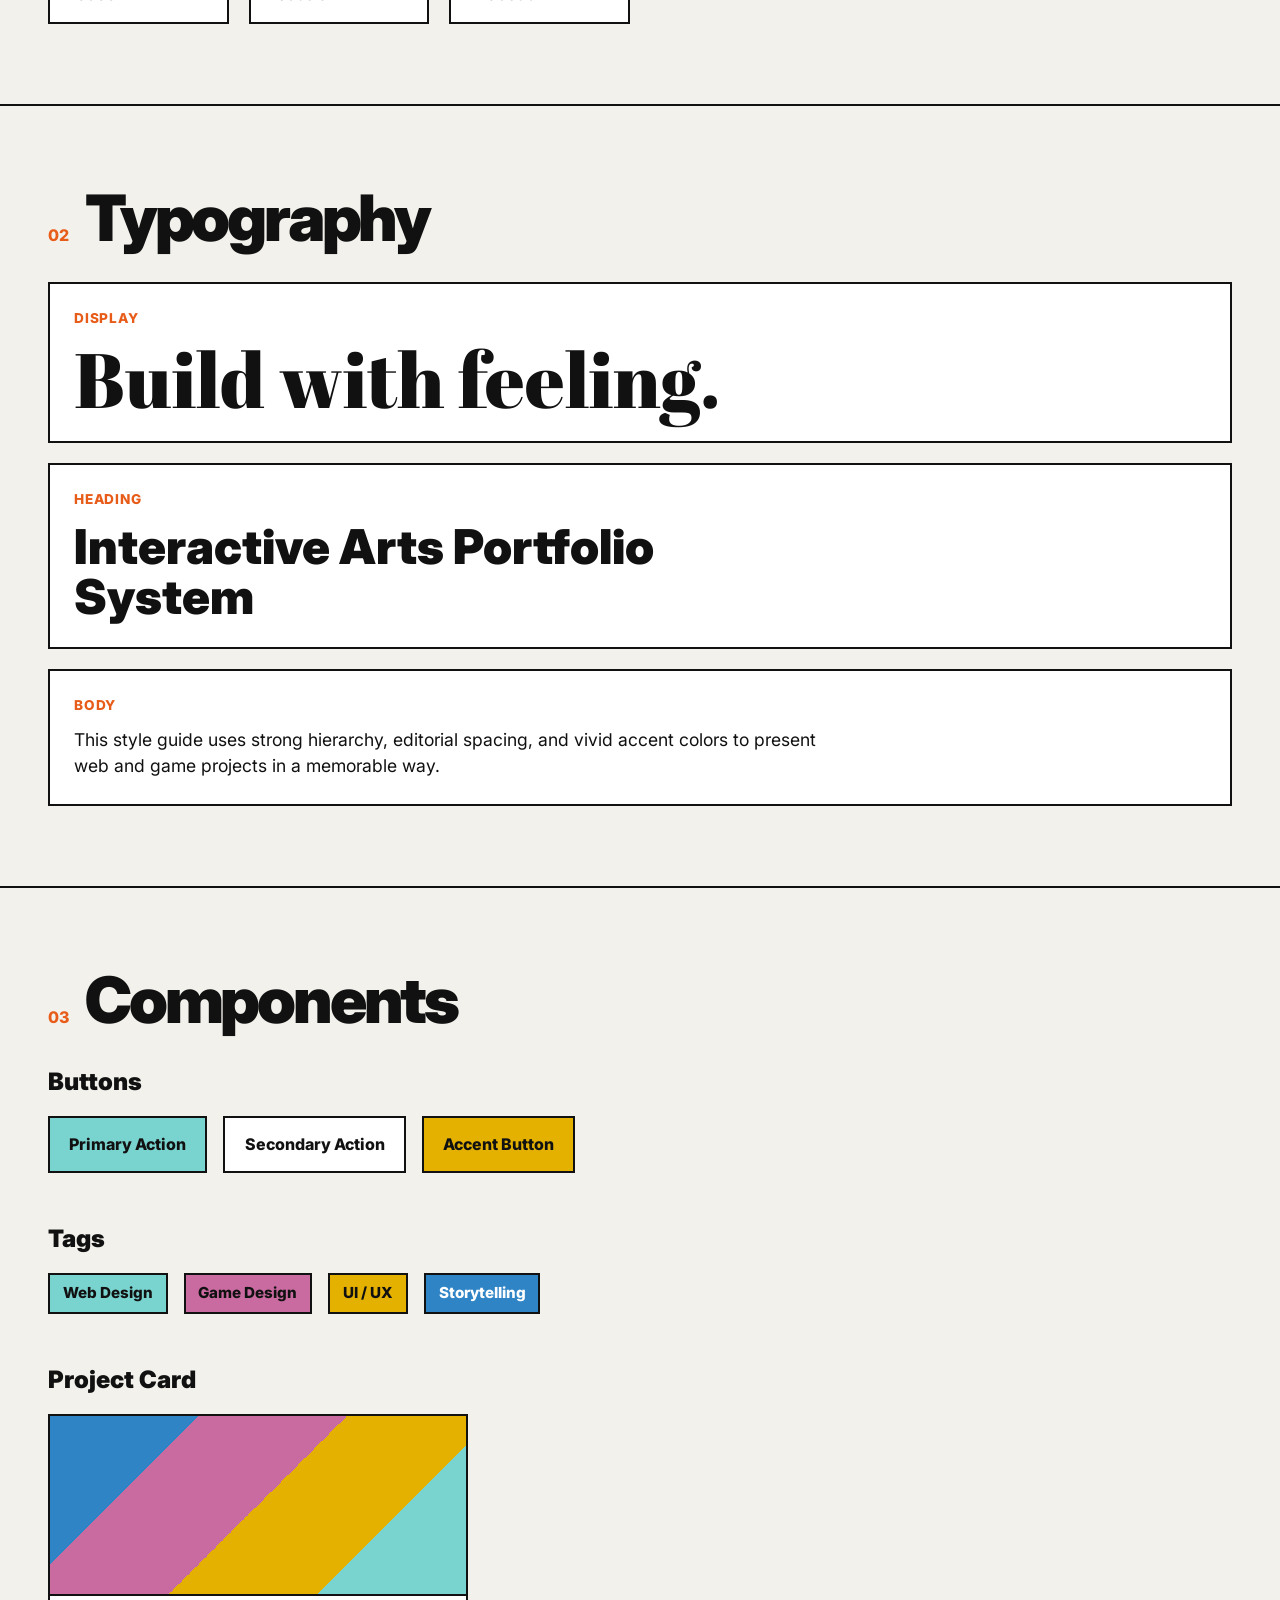
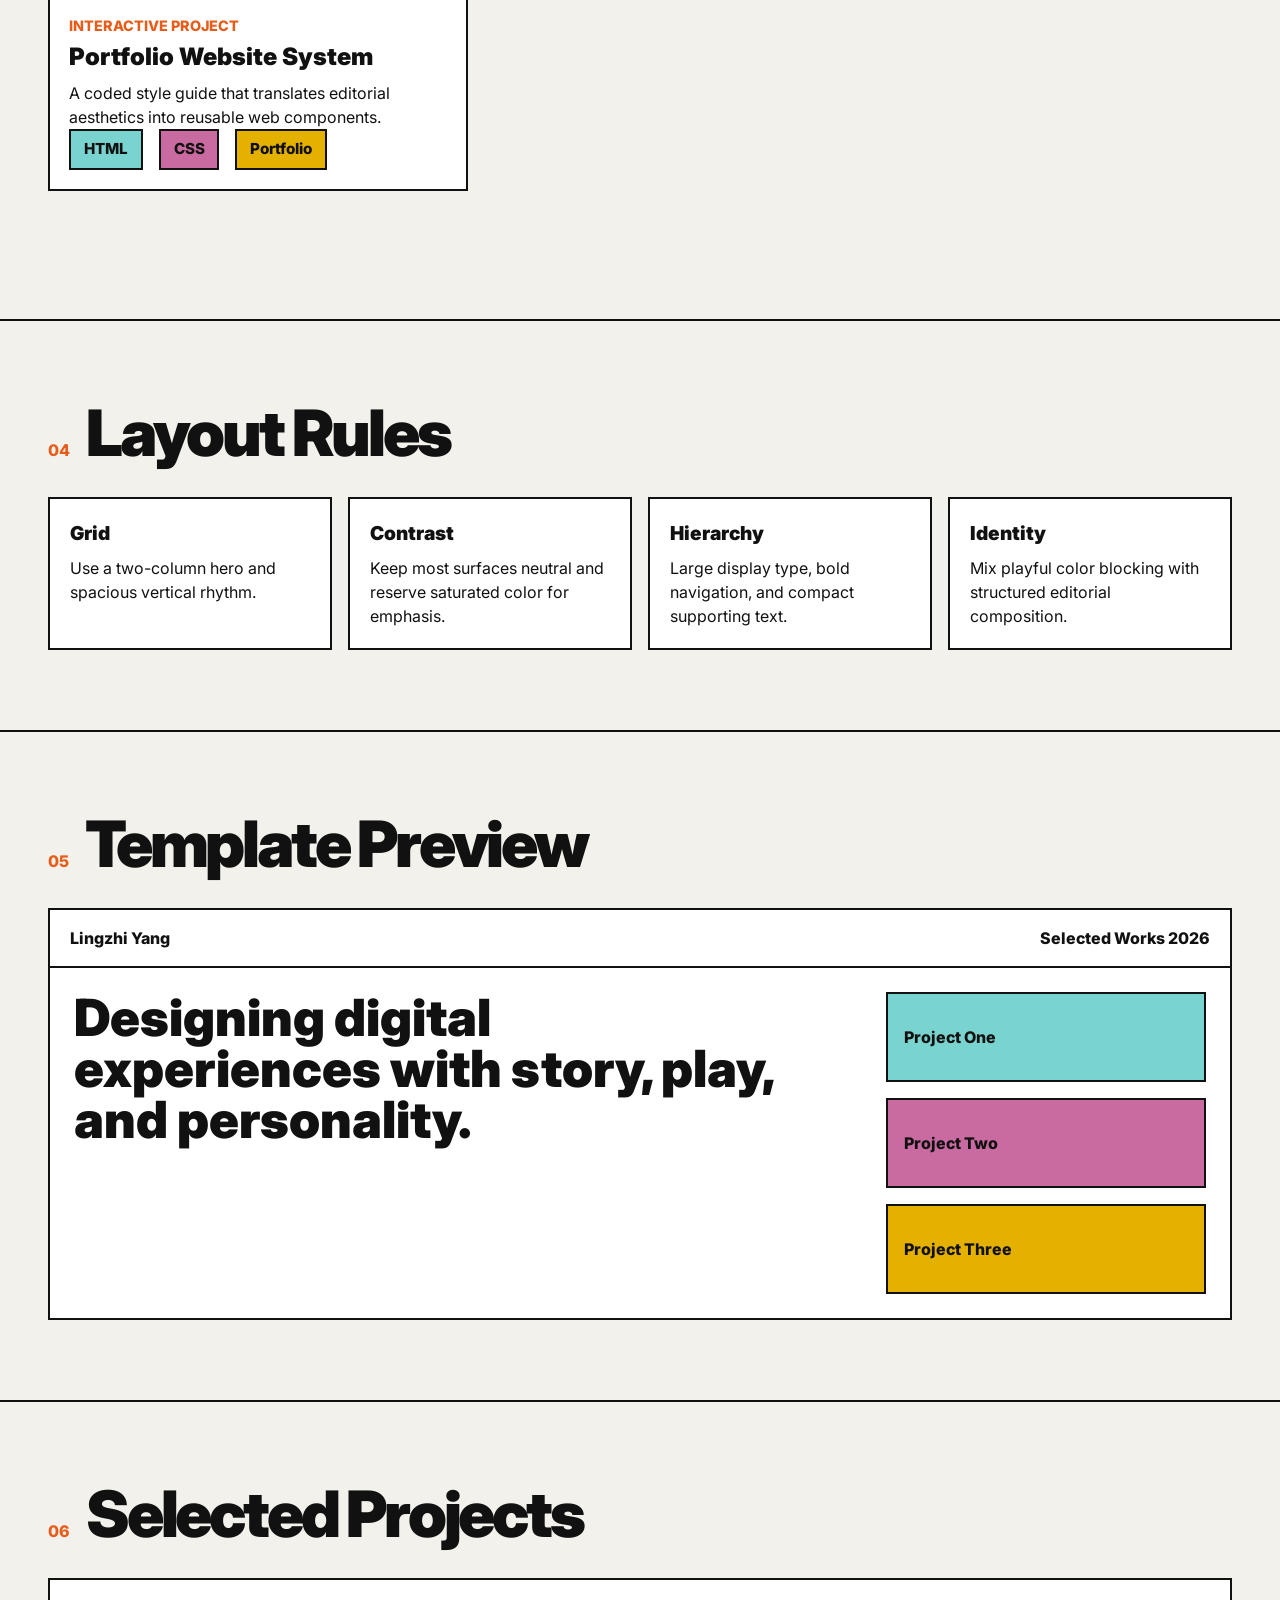
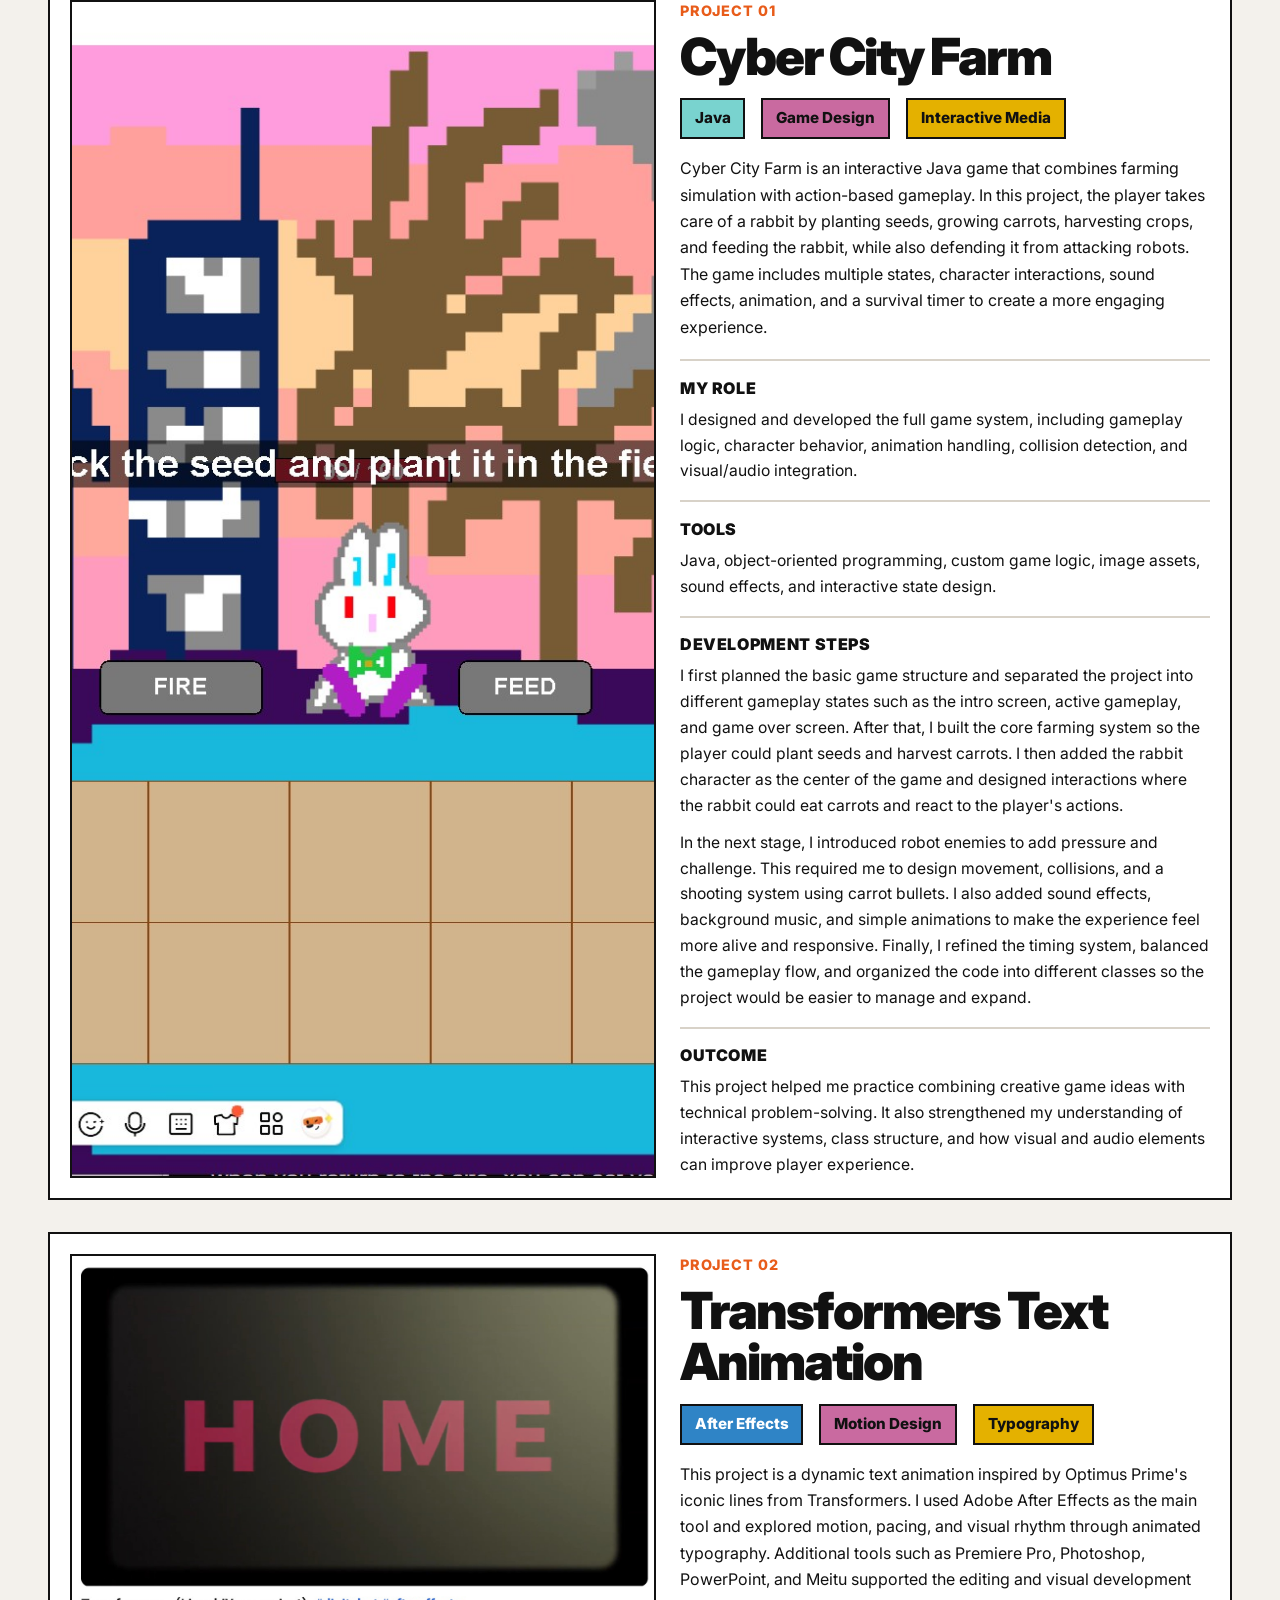
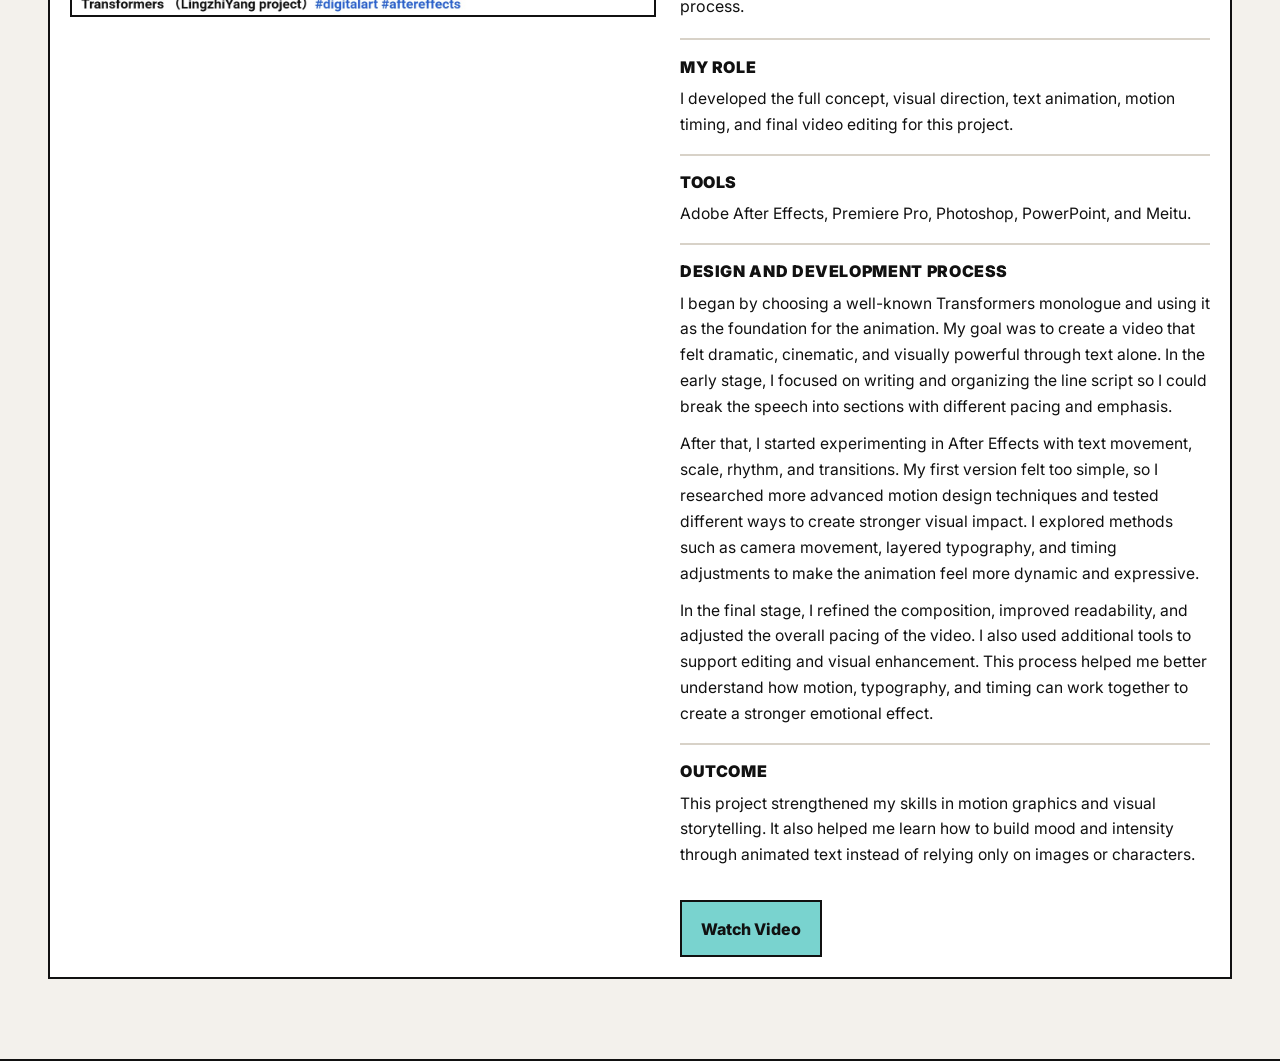
==== commit 531d2c61: "Project 2" ====
--- a/Lingzhi Yang portfolio-styleguide/index.html
+++ b/Lingzhi Yang portfolio-styleguide/index.html
@@ -341,6 +341,79 @@
     </div>
   </div>
 </article>
+
+
+<article class="featured-project">
+  <a class="project-image-link" href="https://www.youtube.com/watch?v=kCfwEwPG5IQ" target="_blank">
+    <div class="project-image-wrap">
+      <img src="img/Project_two_1.jpg" alt="Screenshot of Transformers text animation project">
+    </div>
+  </a>
+
+  <div class="project-info">
+    <p class="project-number">Project 02</p>
+    <h3>Transformers Text Animation</h3>
+
+    <div class="tag-row project-tags">
+      <span class="tag tag-blue">After Effects</span>
+      <span class="tag tag-pink">Motion Design</span>
+      <span class="tag tag-yellow">Typography</span>
+    </div>
+
+    <p class="project-description">
+      This project is a dynamic text animation inspired by Optimus Prime's iconic lines from Transformers. 
+      I used Adobe After Effects as the main tool and explored motion, pacing, and visual rhythm through animated typography. 
+      Additional tools such as Premiere Pro, Photoshop, PowerPoint, and Meitu supported the editing and visual development process.
+    </p>
+
+    <div class="project-meta">
+      <div class="meta-block">
+        <h4>My Role</h4>
+        <p>
+          I developed the full concept, visual direction, text animation, motion timing, and final video editing for this project.
+        </p>
+      </div>
+
+      <div class="meta-block">
+        <h4>Tools</h4>
+        <p>
+          Adobe After Effects, Premiere Pro, Photoshop, PowerPoint, and Meitu.
+        </p>
+      </div>
+
+      <div class="meta-block">
+        <h4>Design and Development Process</h4>
+        <p>
+          I began by choosing a well-known Transformers monologue and using it as the foundation for the animation. 
+          My goal was to create a video that felt dramatic, cinematic, and visually powerful through text alone. 
+          In the early stage, I focused on writing and organizing the line script so I could break the speech into sections with different pacing and emphasis.
+        </p>
+        <p>
+          After that, I started experimenting in After Effects with text movement, scale, rhythm, and transitions. 
+          My first version felt too simple, so I researched more advanced motion design techniques and tested different ways to create stronger visual impact. 
+          I explored methods such as camera movement, layered typography, and timing adjustments to make the animation feel more dynamic and expressive.
+        </p>
+        <p>
+          In the final stage, I refined the composition, improved readability, and adjusted the overall pacing of the video. 
+          I also used additional tools to support editing and visual enhancement. This process helped me better understand how motion, typography, and timing can work together to create a stronger emotional effect.
+        </p>
+      </div>
+
+      <div class="meta-block">
+        <h4>Outcome</h4>
+        <p>
+          This project strengthened my skills in motion graphics and visual storytelling. It also helped me learn how to build mood and intensity through animated text instead of relying only on images or characters.
+        </p>
+      </div>
+
+      <div class="project-link-row">
+        <a class="btn btn-primary" href="https://www.youtube.com/watch?v=kCfwEwPG5IQ" target="_blank">Watch Video</a>
+      </div>
+    </div>
+  </div>
+</article>
+
+
       </div>
     </section>
 
--- a/Lingzhi Yang portfolio-styleguide/style.css
+++ b/Lingzhi Yang portfolio-styleguide/style.css
@@ -682,4 +682,23 @@
 
 .meta-block p:last-child {
   margin-bottom: 0;
+}
+.project-image-link {
+  display: block;
+  text-decoration: none;
+  color: inherit;
+}
+
+.project-image-link:hover .project-image-wrap {
+  transform: translate(-6px, -6px);
+  box-shadow: 8px 8px 0 var(--ink);
+  transition: 0.2s ease;
+}
+
+.project-image-wrap {
+  transition: 0.2s ease;
+}
+
+.project-link-row {
+  margin-top: 1rem;
 }
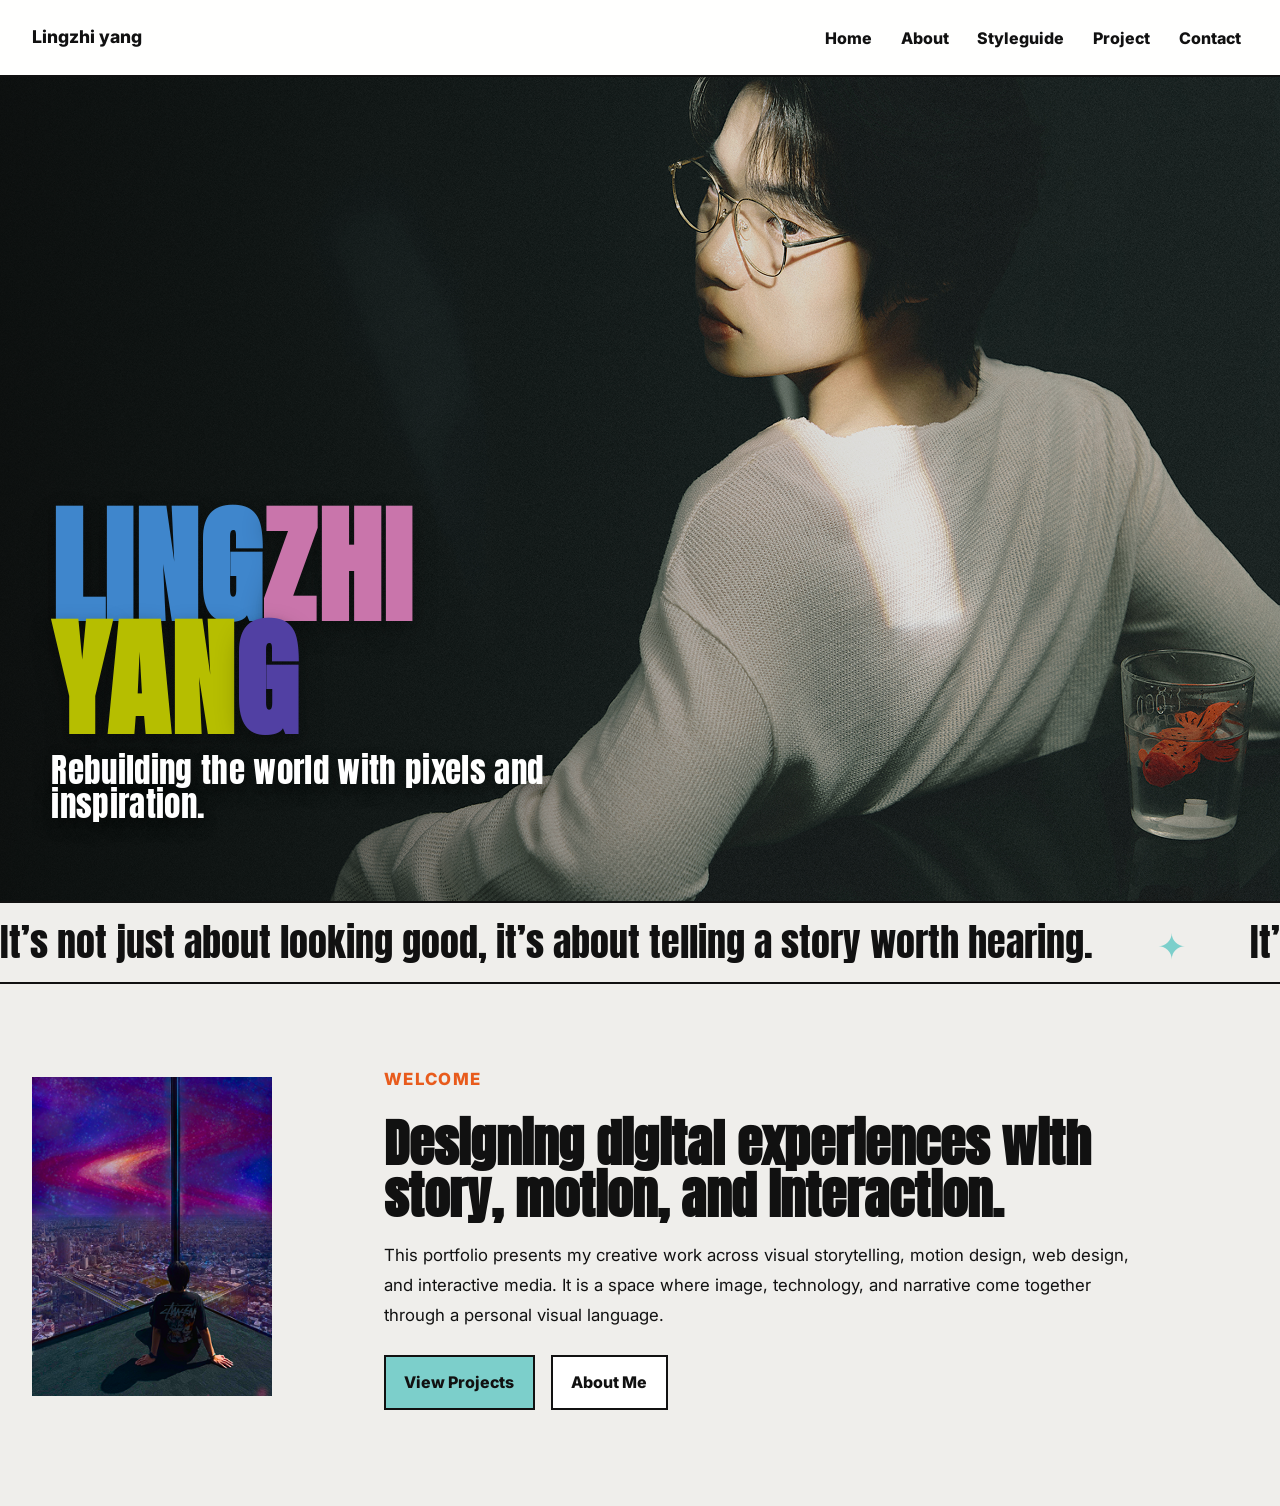
==== commit f50fc857: "about and styleguide" ====
--- a/Lingzhi Yang portfolio-styleguide/index.html
+++ b/Lingzhi Yang portfolio-styleguide/index.html
@@ -3,422 +3,75 @@
 <head>
   <meta charset="UTF-8">
   <meta name="viewport" content="width=device-width, initial-scale=1.0">
-  <title>Lingzhi Yang Style Guide</title>
+  <title>Lingzhi Yang | Home</title>
   <link rel="preconnect" href="https://fonts.googleapis.com">
   <link rel="preconnect" href="https://fonts.gstatic.com" crossorigin>
-  <link href="https://fonts.googleapis.com/css2?family=Abril+Fatface&family=Inter:wght@400;500;700;800;900&display=swap" rel="stylesheet">
+  <link href="https://fonts.googleapis.com/css2?family=Anton&family=Inter:wght@400;500;700;800;900&display=swap" rel="stylesheet">
   <link rel="stylesheet" href="style.css">
 </head>
 <body>
   <header class="site-header">
-    <div class="brand-name">Lingzhi Yang</div>
+    <div class="brand-name">Lingzhi yang</div>
     <nav class="main-nav">
-      <a href="#brand">Home</a>
-      <a href="#colors">Colors</a>
-      <a href="#type">Type</a>
-      <a href="#components">Components</a>
-      <a href="#template">Template</a>
-      <a href="#projects">Projects</a>
+      <a href="index.html">Home</a>
+      <a href="about.html">About</a>
+      <a href="styleguide.html">Styleguide</a>
+      <a href="projects.html">Project</a>
+      <a href="contact.html">Contact</a>
     </nav>
   </header>
 
-  <main>
-    <section id="brand" class="hero">
-    <div class="hero-left">
-        <div class="name-card">
-        <div class="name-block">
-            <span class="c-blue">LING</span><span class="c-pink">ZHI</span><br>
-            <span class="c-olive">YAN</span><span class="c-purple">G</span>
-        </div>
-        </div>
+  <main class="home-page">
+    <section class="home-hero">
+      <div class="home-hero-image-wrap">
+        <img src="img/aboutpage_img1.png" alt="Home portrait image for Lingzhi Yang">
+      </div>
 
-        <p class="hero-kicker">INTERACTIVE ARTS / DIGITAL STORYTELLING / VISUAL DESIGN</p>
+      <div class="home-hero-overlay"></div>
 
-        <h1 class="hero-title">
-        Rebuilding the world with pixels, interaction, and inspiration.
+      <div class="home-hero-content">
+        <h1 class="home-name-block">
+          <span class="name-blue">LING</span><span class="name-pink">ZHI</span><br>
+          <span class="name-olive">YAN</span><span class="name-purple">G</span>
         </h1>
 
-        <div class="keyword-row">
-        <span>Bold</span>
-        <span>Editorial</span>
-        <span>Playful</span>
-        <span>Interactive</span>
-        </div>
-    </div>
-
-    <div class="hero-right">
-        <div class="bio-panel">
-        <div class="bio-decoration deco-teal"></div>
-        <div class="bio-decoration deco-mustard"></div>
-        <div class="bio-decoration deco-blue"></div>
-
-        <p class="bio-label">About Me</p>
-
-        <p class="bio-text">
-            Lingzhi Yang is a digital artist from Shanghai, currently studying at Simon Fraser University's School of Interactive Arts and Technology (SIAT).
+        <p class="home-hero-title">
+          Rebuilding the world with pixels and inspiration.
         </p>
-
-        <p class="bio-text">
-            With a profound passion for storytelling and visual innovation, Lingzhi brings ideas to life through a diverse skill set in Adobe Photoshop, After Effects, and Premiere Pro.
-        </p>
-
-        <p class="bio-text">
-            His work effortlessly combines artistic creativity and technical expertise, resulting in visually stunning animations, professional-grade video edits, and captivating image designs.
-        </p>
-
-        <p class="bio-text">
-            In addition to visual media, Lingzhi is experienced in 3D modeling and design, using tools such as Onshape and Rhino to explore form, structure, and spatial thinking.
-        </p>
-
-        <p class="bio-text">
-            He also designs user interfaces in Figma and brings them to life using HTML and CSS, enabling him to build clean, functional, and visually consistent web experiences.
-        </p>
-
-        <p class="bio-text">
-            Furthermore, Lingzhi's proficiency in Java and Python empowers him to integrate cutting-edge technology seamlessly into his projects.
-        </p>
-
-        <p class="bio-text">
-            Driven by endless curiosity and a relentless pursuit of creativity, Lingzhi continuously explores new ways to blend art and technology, crafting digital experiences that resonate deeply with audiences.
-        </p>
-        </div>
-    </div>
+      </div>
     </section>
 
-    <section id="colors" class="content-section">
-      <div class="section-heading">
-        <p class="eyebrow">01</p>
-        <h2>Color Palette</h2>
-      </div>
-
-      <div class="palette-grid">
-        <div class="swatch">
-          <div class="swatch-box bg-paper"></div>
-          <h3>Paper</h3>
-          <p>#f3f1ec</p>
-        </div>
-
-        <div class="swatch">
-          <div class="swatch-box bg-ink"></div>
-          <h3>Ink</h3>
-          <p>#111111</p>
-        </div>
-
-        <div class="swatch">
-          <div class="swatch-box bg-teal"></div>
-          <h3>Teal</h3>
-          <p>#79d3cf</p>
-        </div>
-
-        <div class="swatch">
-          <div class="swatch-box bg-blue"></div>
-          <h3>Blue</h3>
-          <p>#2f84c6</p>
-        </div>
-
-        <div class="swatch">
-          <div class="swatch-box bg-pink"></div>
-          <h3>Pink</h3>
-          <p>#c96aa0</p>
-        </div>
-
-        <div class="swatch">
-          <div class="swatch-box bg-mustard"></div>
-          <h3>Mustard</h3>
-          <p>#9a8a2f</p>
-        </div>
-
-        <div class="swatch">
-          <div class="swatch-box bg-olive"></div>
-          <h3>Olive</h3>
-          <p>#b8bb17</p>
-        </div>
-
-        <div class="swatch">
-          <div class="swatch-box bg-orange"></div>
-          <h3>Orange</h3>
-          <p>#e85c1a</p>
-        </div>
-
-        <div class="swatch">
-          <div class="swatch-box bg-purple"></div>
-          <h3>Purple</h3>
-          <p>#4d3c96</p>
+    <section class="home-marquee-section">
+      <div class="marquee-shell">
+        <div class="marquee-track">
+          <span>It’s not just about looking good, it’s about telling a story worth hearing.</span>
+          <span>It’s not just about looking good, it’s about telling a story worth hearing.</span>
+          <span>It’s not just about looking good, it’s about telling a story worth hearing.</span>
+          <span>It’s not just about looking good, it’s about telling a story worth hearing.</span>
         </div>
       </div>
     </section>
 
-    <section id="type" class="content-section">
-      <div class="section-heading">
-        <p class="eyebrow">02</p>
-        <h2>Typography</h2>
-      </div>
-
-      <div class="type-showcase">
-        <div class="type-card">
-          <p class="type-label">Display</p>
-          <h1 class="display-sample">Build with feeling.</h1>
+    <section class="home-intro-section">
+      <div class="home-intro-grid">
+        <div class="home-intro-image">
+          <img src="img/aboutpage_img2.png" alt="Creative visual image for home page">
         </div>
 
-        <div class="type-card">
-          <p class="type-label">Heading</p>
-          <h2 class="heading-sample">Interactive Arts Portfolio System</h2>
-        </div>
+        <div class="home-intro-text">
+          <p class="intro-label">Welcome</p>
+          <h1>Designing digital experiences with story, motion, and interaction.</h1>
+          <p>
+            This portfolio presents my creative work across visual storytelling, motion design, web design, and interactive media. It is a space where image, technology, and narrative come together through a personal visual language.
+          </p>
 
-        <div class="type-card">
-          <p class="type-label">Body</p>
-          <p class="body-sample">
-            This style guide uses strong hierarchy, editorial spacing, and vivid accent colors to present web and game projects in a memorable way.
-          </p>
-        </div>
-      </div>
-    </section>
-
-    <section id="components" class="content-section">
-      <div class="section-heading">
-        <p class="eyebrow">03</p>
-        <h2>Components</h2>
-      </div>
-
-      <div class="component-group">
-        <h3>Buttons</h3>
-        <div class="button-row">
-          <a href="#" class="btn btn-primary">Primary Action</a>
-          <a href="#" class="btn btn-outline">Secondary Action</a>
-          <a href="#" class="btn btn-block">Accent Button</a>
-        </div>
-      </div>
-
-      <div class="component-group">
-        <h3>Tags</h3>
-        <div class="tag-row">
-          <span class="tag tag-teal">Web Design</span>
-          <span class="tag tag-pink">Game Design</span>
-          <span class="tag tag-yellow">UI / UX</span>
-          <span class="tag tag-blue">Storytelling</span>
-        </div>
-      </div>
-
-      <div class="component-group">
-        <h3>Project Card</h3>
-        <article class="project-card">
-          <div class="card-top"></div>
-          <div class="card-content">
-            <p class="project-type">Interactive Project</p>
-            <h4>Portfolio Website System</h4>
-            <p>
-              A coded style guide that translates editorial aesthetics into reusable web components.
-            </p>
-            <div class="tag-row">
-              <span class="tag tag-teal">HTML</span>
-              <span class="tag tag-pink">CSS</span>
-              <span class="tag tag-yellow">Portfolio</span>
-            </div>
-          </div>
-        </article>
-      </div>
-    </section>
-
-    <section id="layout" class="content-section">
-      <div class="section-heading">
-        <p class="eyebrow">04</p>
-        <h2>Layout Rules</h2>
-      </div>
-
-      <div class="rules-grid">
-        <div class="rule-box">
-          <h3>Grid</h3>
-          <p>Use a two-column hero and spacious vertical rhythm.</p>
-        </div>
-        <div class="rule-box">
-          <h3>Contrast</h3>
-          <p>Keep most surfaces neutral and reserve saturated color for emphasis.</p>
-        </div>
-        <div class="rule-box">
-          <h3>Hierarchy</h3>
-          <p>Large display type, bold navigation, and compact supporting text.</p>
-        </div>
-        <div class="rule-box">
-          <h3>Identity</h3>
-          <p>Mix playful color blocking with structured editorial composition.</p>
-        </div>
-      </div>
-    </section>
-
-    <section id="template" class="content-section">
-      <div class="section-heading">
-        <p class="eyebrow">05</p>
-        <h2>Template Preview</h2>
-      </div>
-
-      <div class="template-preview">
-        <div class="preview-header">
-          <span>Lingzhi Yang</span>
-          <span>Selected Works 2026</span>
-        </div>
-
-        <div class="preview-main">
-          <div class="preview-title">
-            <h3>Designing digital experiences with story, play, and personality.</h3>
-          </div>
-
-          <div class="preview-list">
-            <div class="preview-item bg-teal">Project One</div>
-            <div class="preview-item bg-pink">Project Two</div>
-            <div class="preview-item bg-yellow">Project Three</div>
+          <div class="home-button-row">
+            <a class="btn btn-primary" href="projects.html">View Projects</a>
+            <a class="btn btn-outline" href="about.html">About Me</a>
           </div>
         </div>
       </div>
     </section>
-    <section id="projects" class="content-section">
-      <div class="section-heading">
-        <p class="eyebrow">06</p>
-        <h2>Selected Projects</h2>
-      </div>
-
-      <div class="projects-grid">
-       <article class="featured-project">
-  <div class="project-image-wrap">
-    <img src="img/Project_one_1.jpg" alt="Screenshot of Cyber City Farm project">
-  </div>
-
-  <div class="project-info">
-    <p class="project-number">Project 01</p>
-    <h3>Cyber City Farm</h3>
-
-    <div class="tag-row project-tags">
-      <span class="tag tag-teal">Java</span>
-      <span class="tag tag-pink">Game Design</span>
-      <span class="tag tag-yellow">Interactive Media</span>
-    </div>
-
-    <p class="project-description">
-      Cyber City Farm is an interactive Java game that combines farming simulation with action-based gameplay. 
-      In this project, the player takes care of a rabbit by planting seeds, growing carrots, harvesting crops, 
-      and feeding the rabbit, while also defending it from attacking robots. The game includes multiple states, 
-      character interactions, sound effects, animation, and a survival timer to create a more engaging experience.
-    </p>
-
-    <div class="project-meta">
-      <div class="meta-block">
-        <h4>My Role</h4>
-        <p>
-          I designed and developed the full game system, including gameplay logic, character behavior, animation handling, 
-          collision detection, and visual/audio integration.
-        </p>
-      </div>
-
-      <div class="meta-block">
-        <h4>Tools</h4>
-        <p>
-          Java, object-oriented programming, custom game logic, image assets, sound effects, and interactive state design.
-        </p>
-      </div>
-
-      <div class="meta-block">
-        <h4>Development Steps</h4>
-        <p>
-          I first planned the basic game structure and separated the project into different gameplay states such as the intro screen, 
-          active gameplay, and game over screen. After that, I built the core farming system so the player could plant seeds and 
-          harvest carrots. I then added the rabbit character as the center of the game and designed interactions where the rabbit 
-          could eat carrots and react to the player's actions.
-        </p>
-        <p>
-          In the next stage, I introduced robot enemies to add pressure and challenge. This required me to design movement, collisions, 
-          and a shooting system using carrot bullets. I also added sound effects, background music, and simple animations to make the 
-          experience feel more alive and responsive. Finally, I refined the timing system, balanced the gameplay flow, and organized 
-          the code into different classes so the project would be easier to manage and expand.
-        </p>
-      </div>
-
-      <div class="meta-block">
-        <h4>Outcome</h4>
-        <p>
-          This project helped me practice combining creative game ideas with technical problem-solving. It also strengthened my understanding 
-          of interactive systems, class structure, and how visual and audio elements can improve player experience.
-        </p>
-      </div>
-    </div>
-  </div>
-</article>
-
-
-<article class="featured-project">
-  <a class="project-image-link" href="https://www.youtube.com/watch?v=kCfwEwPG5IQ" target="_blank">
-    <div class="project-image-wrap">
-      <img src="img/Project_two_1.jpg" alt="Screenshot of Transformers text animation project">
-    </div>
-  </a>
-
-  <div class="project-info">
-    <p class="project-number">Project 02</p>
-    <h3>Transformers Text Animation</h3>
-
-    <div class="tag-row project-tags">
-      <span class="tag tag-blue">After Effects</span>
-      <span class="tag tag-pink">Motion Design</span>
-      <span class="tag tag-yellow">Typography</span>
-    </div>
-
-    <p class="project-description">
-      This project is a dynamic text animation inspired by Optimus Prime's iconic lines from Transformers. 
-      I used Adobe After Effects as the main tool and explored motion, pacing, and visual rhythm through animated typography. 
-      Additional tools such as Premiere Pro, Photoshop, PowerPoint, and Meitu supported the editing and visual development process.
-    </p>
-
-    <div class="project-meta">
-      <div class="meta-block">
-        <h4>My Role</h4>
-        <p>
-          I developed the full concept, visual direction, text animation, motion timing, and final video editing for this project.
-        </p>
-      </div>
-
-      <div class="meta-block">
-        <h4>Tools</h4>
-        <p>
-          Adobe After Effects, Premiere Pro, Photoshop, PowerPoint, and Meitu.
-        </p>
-      </div>
-
-      <div class="meta-block">
-        <h4>Design and Development Process</h4>
-        <p>
-          I began by choosing a well-known Transformers monologue and using it as the foundation for the animation. 
-          My goal was to create a video that felt dramatic, cinematic, and visually powerful through text alone. 
-          In the early stage, I focused on writing and organizing the line script so I could break the speech into sections with different pacing and emphasis.
-        </p>
-        <p>
-          After that, I started experimenting in After Effects with text movement, scale, rhythm, and transitions. 
-          My first version felt too simple, so I researched more advanced motion design techniques and tested different ways to create stronger visual impact. 
-          I explored methods such as camera movement, layered typography, and timing adjustments to make the animation feel more dynamic and expressive.
-        </p>
-        <p>
-          In the final stage, I refined the composition, improved readability, and adjusted the overall pacing of the video. 
-          I also used additional tools to support editing and visual enhancement. This process helped me better understand how motion, typography, and timing can work together to create a stronger emotional effect.
-        </p>
-      </div>
-
-      <div class="meta-block">
-        <h4>Outcome</h4>
-        <p>
-          This project strengthened my skills in motion graphics and visual storytelling. It also helped me learn how to build mood and intensity through animated text instead of relying only on images or characters.
-        </p>
-      </div>
-
-      <div class="project-link-row">
-        <a class="btn btn-primary" href="https://www.youtube.com/watch?v=kCfwEwPG5IQ" target="_blank">Watch Video</a>
-      </div>
-    </div>
-  </div>
-</article>
-
-
-      </div>
-    </section>
-
-
-
   </main>
 </body>
 </html>
--- a/Lingzhi Yang portfolio-styleguide/style.css
+++ b/Lingzhi Yang portfolio-styleguide/style.css
@@ -1,15 +1,17 @@
 :root {
-  --paper: #f3f1ec;
+  --paper: #efeeeb;
   --ink: #111111;
-  --teal: #79d3cf;
-  --blue: #2f84c6;
-  --pink: #c96aa0;
-  --mustard: #9a8a2f;
-  --yellow: #e4b100;
-  --olive: #b8bb17;
-  --orange: #e85c1a;
-  --purple: #4d3c96;
-  --border: #d8d2c8;
+  --white: #ffffff;
+
+  --teal: #7ccfcb;
+  --blue: #3f86cc;
+  --pink: #c975ab;
+  --olive: #b6be00;
+  --orange: #e85b1c;
+  --purple: #5140a3;
+
+  --border: #d9d4cc;
+  --shadow: #111111;
 }
 
 * {
@@ -29,29 +31,32 @@
   line-height: 1.5;
 }
 
-/* ---------- Header ---------- */
+/* =========================
+   Header / Navbar
+========================= */
 .site-header {
   width: 100%;
-  padding: 2rem 3rem;
+  padding: 1.4rem 2rem;
   display: flex;
   justify-content: space-between;
   align-items: center;
+  background: rgba(255, 255, 255, 0.95);
   border-bottom: 2px solid var(--ink);
-  background: rgba(243, 241, 236, 0.96);
   position: sticky;
   top: 0;
-  z-index: 10;
+  z-index: 1000;
 }
 
 .brand-name {
-  font-size: 2rem;
+  font-size: 1.1rem;
   font-weight: 800;
-  letter-spacing: -0.04em;
+  color: var(--ink);
 }
 
 .main-nav {
   display: flex;
-  gap: 1rem;
+  align-items: center;
+  gap: 0.9rem;
   flex-wrap: wrap;
 }
 
@@ -59,298 +64,225 @@
   text-decoration: none;
   color: var(--ink);
   font-weight: 800;
-  font-size: 1.1rem;
-  padding: 0.35rem 0.7rem;
-  transition: 0.2s ease;
-}
-
-.main-nav a:hover,
-.main-nav a.active {
+  font-size: 1rem;
+  padding: 0.2rem 0.45rem;
+  transition: background-color 0.2s ease;
+}
+
+.main-nav a:hover {
   background: var(--teal);
 }
 
-/* ---------- Hero ---------- */
-.hero {
-  min-height: calc(100vh - 90px);
-  display: grid;
-  grid-template-columns: 0.95fr 1.05fr;
-  gap: 3rem;
-  padding: 4.5rem 3rem;
-  border-bottom: 2px solid var(--ink);
-  align-items: center;
-}
-
-.hero-left {
+/* =========================
+   Home Hero
+========================= */
+.home-hero {
+  position: relative;
+  min-height: calc(100vh - 76px);
+  background: #101311;
+  overflow: hidden;
+}
+
+.home-hero-image-wrap {
+  position: absolute;
+  inset: 0;
+  z-index: 0;
+}
+
+.home-hero-image-wrap img {
+  width: 100%;
+  height: 100%;
+  object-fit: cover;
+  display: block;
+}
+
+.home-hero-overlay {
+  position: absolute;
+  inset: 0;
+  z-index: 1;
+  background: linear-gradient(
+    90deg,
+    rgba(8, 10, 9, 0.72) 0%,
+    rgba(8, 10, 9, 0.42) 30%,
+    rgba(8, 10, 9, 0.16) 55%,
+    rgba(8, 10, 9, 0.06) 100%
+  );
+}
+
+.home-hero-content {
+  position: absolute;
+  z-index: 2;
+  left: clamp(1rem, 4vw, 4rem);
+  bottom: clamp(2rem, 7vw, 5rem);
+  width: min(42vw, 520px);
   display: flex;
   flex-direction: column;
-  justify-content: center;
-  gap: 1.5rem;
-}
-
-.name-card {
+  align-items: flex-start;
+}
+
+.home-name-block {
+  font-family: "Anton", sans-serif;
+  font-size: clamp(4rem, 10vw, 8.2rem);
+  line-height: 0.88;
+  letter-spacing: 0.01em;
+  margin-bottom: 1rem;
+  text-shadow:
+    0 2px 8px rgba(0, 0, 0, 0.12),
+    0 10px 24px rgba(0, 0, 0, 0.26);
+}
+
+.name-blue {
+  color: var(--blue);
+}
+
+.name-pink {
+  color: var(--pink);
+}
+
+.name-olive {
+  color: var(--olive);
+}
+
+.name-purple {
+  color: var(--purple);
+}
+
+.home-hero-title {
+  color: var(--white);
+  font-family: "Anton", sans-serif;
+  font-size: clamp(1.5rem, 2.6vw, 2.9rem);
+  line-height: 1.03;
+  letter-spacing: 0.01em;
+  max-width: 520px;
+  text-shadow:
+    0 3px 10px rgba(0, 0, 0, 0.18),
+    0 8px 20px rgba(0, 0, 0, 0.28);
+}
+
+/* =========================
+   Marquee Quote
+========================= */
+.home-marquee-section {
+  background: var(--paper);
+  border-top: 2px solid var(--ink);
+  border-bottom: 2px solid var(--ink);
+  overflow: hidden;
+}
+
+.marquee-shell {
+  width: 100%;
+  overflow: hidden;
+  white-space: nowrap;
+}
+
+.marquee-track {
+  display: inline-flex;
+  align-items: center;
+  gap: 4rem;
+  min-width: max-content;
+  padding: 1.25rem 0;
+  animation: marqueeMove 28s linear infinite;
+}
+
+.marquee-track span {
+  font-family: "Anton", sans-serif;
+  font-size: clamp(1.5rem, 3vw, 2.5rem);
+  line-height: 1;
+  color: var(--ink);
+  position: relative;
+}
+
+.marquee-track span::after {
+  content: "✦";
   display: inline-block;
-  width: fit-content;
-  background: #ffffff;
-  padding: 1.2rem 1.4rem;
-  box-shadow: 14px 14px 0 var(--ink);
-}
-
-.name-block {
-  display: inline-block;
-  font-size: clamp(4.2rem, 9vw, 7.5rem);
-  line-height: 0.9;
-  font-weight: 900;
-  letter-spacing: -0.08em;
-}
-
-.hero-kicker {
-  font-size: 0.95rem;
-  font-weight: 800;
-  letter-spacing: 0.08em;
-  color: var(--orange);
-  max-width: 680px;
-}
-
-.hero-title {
-  max-width: 720px;
-  font-size: clamp(2.3rem, 4.2vw, 4.4rem);
-  line-height: 0.98;
-  letter-spacing: -0.05em;
-  font-weight: 900;
-}
-
-.keyword-row {
-  display: flex;
-  flex-wrap: wrap;
-  gap: 0.75rem;
-  margin-top: 0.3rem;
-}
-
-.keyword-row span {
-  border: 2px solid var(--ink);
-  padding: 0.55rem 0.95rem;
-  font-weight: 800;
-  background: white;
-  font-size: 1rem;
-}
-
-.hero-right {
-  display: flex;
-  justify-content: center;
-  align-items: stretch;
-}
-
-.bio-panel {
-  position: relative;
+  margin-left: 4rem;
+  color: var(--teal);
+  font-size: 0.9em;
+  vertical-align: middle;
+}
+
+@keyframes marqueeMove {
+  0% {
+    transform: translateX(0);
+  }
+  100% {
+    transform: translateX(-25%);
+  }
+}
+
+/* =========================
+   Intro Section
+========================= */
+.home-intro-section {
+  padding: 5rem 2rem 6rem 2rem;
+  background: var(--paper);
+}
+
+.home-intro-grid {
+  max-width: 1240px;
+  margin: 0 auto;
+  display: grid;
+  grid-template-columns: 280px 1fr;
+  gap: 4.5rem;
+  align-items: center;
+}
+
+.home-intro-image img {
   width: 100%;
-  min-height: 640px;
-  background: #111111;
-  border: 2px solid var(--ink);
-  padding: 2.4rem 2.2rem 2.2rem 2.2rem;
-  overflow: hidden;
-  display: flex;
-  flex-direction: column;
-  justify-content: flex-end;
-}
-
-.bio-panel::before {
-  content: "";
-  position: absolute;
-  inset: 18px;
-  border: 1px solid rgba(255, 255, 255, 0.08);
-  pointer-events: none;
-}
-
-.bio-panel::after {
-  content: "";
-  position: absolute;
-  left: 0;
-  right: 0;
-  bottom: 0;
-  height: 55%;
-  background: linear-gradient(
-    to top,
-    rgba(17, 17, 17, 0.96) 0%,
-    rgba(17, 17, 17, 0.85) 35%,
-    rgba(17, 17, 17, 0.2) 75%,
-    rgba(17, 17, 17, 0) 100%
-  );
-  z-index: 1;
-}
-
-.bio-label {
-  position: relative;
-  z-index: 2;
-  font-size: 0.95rem;
+  max-width: 240px;
+  display: block;
+  object-fit: cover;
+}
+
+.home-intro-text {
+  max-width: 760px;
+}
+
+.intro-label {
+  font-size: 0.92rem;
   font-weight: 800;
   letter-spacing: 0.08em;
   text-transform: uppercase;
-  color: var(--teal);
+  color: var(--orange);
   margin-bottom: 1rem;
 }
 
-.bio-text {
-  position: relative;
-  z-index: 2;
-  color: #f7f4ee;
-  font-size: 1rem;
-  line-height: 1.55;
-  max-width: 690px;
-  margin-bottom: 0.9rem;
-}
-
-.bio-text:last-child {
-  margin-bottom: 0;
-}
-
-.bio-decoration {
-  position: absolute;
-  z-index: 1;
-  opacity: 0.95;
-}
-
-.deco-teal {
-  width: 220px;
-  height: 220px;
-  background: var(--teal);
-  top: 56px;
-  right: 72px;
-}
-
-.deco-mustard {
-  width: 210px;
-  height: 320px;
-  background: var(--mustard);
-  left: 72px;
-  bottom: 88px;
-}
-
-.deco-blue {
-  width: 170px;
-  height: 170px;
-  background: var(--blue);
-  right: 210px;
-  bottom: 120px;
-}
-
-/* ---------- Shared Sections ---------- */
-.content-section {
-  padding: 5rem 3rem;
-  border-bottom: 2px solid var(--ink);
-}
-
-.section-heading {
-  display: flex;
-  align-items: baseline;
-  gap: 1rem;
-  margin-bottom: 2rem;
-}
-
-.eyebrow {
-  font-size: 1rem;
-  font-weight: 800;
-  color: var(--orange);
-}
-
-.section-heading h2 {
-  font-size: clamp(2.2rem, 5vw, 4rem);
-  line-height: 1;
-  letter-spacing: -0.05em;
-  font-weight: 900;
-}
-
-/* ---------- Color Palette ---------- */
-.palette-grid {
-  display: grid;
-  grid-template-columns: repeat(auto-fit, minmax(170px, 1fr));
-  gap: 1.25rem;
-}
-
-.swatch {
-  background: white;
-  border: 2px solid var(--ink);
-  padding: 1rem;
-}
-
-.swatch-box {
-  width: 100%;
-  height: 130px;
-  border: 2px solid var(--ink);
-  margin-bottom: 0.9rem;
-}
-
-.swatch h3 {
-  font-size: 1.1rem;
-  font-weight: 800;
-  margin-bottom: 0.25rem;
-}
-
-/* ---------- Typography ---------- */
-.type-showcase {
-  display: grid;
-  gap: 1.25rem;
-}
-
-.type-card {
-  background: white;
-  border: 2px solid var(--ink);
-  padding: 1.5rem;
-}
-
-.type-label {
-  color: var(--orange);
-  text-transform: uppercase;
-  letter-spacing: 0.06em;
-  font-size: 0.85rem;
-  font-weight: 800;
-  margin-bottom: 0.75rem;
-}
-
-.display-sample {
-  font-family: "Abril Fatface", serif;
-  font-size: clamp(2.8rem, 6vw, 5rem);
-  line-height: 1;
-  font-weight: 400;
-}
-
-.heading-sample {
-  font-size: clamp(1.8rem, 4vw, 3rem);
-  line-height: 1.05;
-  font-weight: 900;
-  max-width: 700px;
-}
-
-.body-sample {
-  max-width: 760px;
-  font-size: 1.1rem;
-}
-
-/* ---------- Components ---------- */
-.component-group {
-  margin-bottom: 3rem;
-}
-
-.component-group h3 {
-  font-size: 1.5rem;
-  margin-bottom: 1rem;
-  font-weight: 900;
-}
-
-.button-row,
-.tag-row {
+.home-intro-text h1 {
+  font-family: "Anton", sans-serif;
+  font-size: clamp(2.2rem, 4vw, 4rem);
+  line-height: 1.02;
+  margin-bottom: 1.1rem;
+}
+
+.home-intro-text p {
+  font-size: 1.05rem;
+  line-height: 1.8;
+  margin-bottom: 1.5rem;
+}
+
+.home-button-row {
   display: flex;
   flex-wrap: wrap;
   gap: 1rem;
 }
 
+/* =========================
+   Buttons
+========================= */
 .btn {
+  display: inline-block;
   text-decoration: none;
+  border: 2px solid var(--ink);
+  padding: 0.85rem 1.15rem;
+  font-weight: 800;
   color: var(--ink);
-  padding: 0.9rem 1.2rem;
-  font-weight: 800;
-  border: 2px solid var(--ink);
-  display: inline-block;
-  transition: 0.2s ease;
+  background: var(--white);
+  transition: transform 0.2s ease, box-shadow 0.2s ease, background-color 0.2s ease;
+}
+
+.btn:hover {
+  transform: translate(-4px, -4px);
+  box-shadow: 6px 6px 0 var(--shadow);
 }
 
 .btn-primary {
@@ -358,347 +290,912 @@
 }
 
 .btn-outline {
-  background: white;
-}
-
-.btn-block {
-  background: var(--yellow);
-}
-
-.btn:hover {
-  transform: translate(-4px, -4px);
-  box-shadow: 6px 6px 0 var(--ink);
-}
-
-.tag {
-  display: inline-block;
-  padding: 0.45rem 0.8rem;
+  background: var(--white);
+}
+
+/* =========================
+   Responsive
+========================= */
+@media (max-width: 1100px) {
+  .home-hero {
+    min-height: 82vh;
+  }
+
+  .home-hero-content {
+    width: min(60vw, 520px);
+    left: 1.5rem;
+    bottom: 2.5rem;
+  }
+
+  .home-hero-overlay {
+    background: linear-gradient(
+      180deg,
+      rgba(8, 10, 9, 0.1) 0%,
+      rgba(8, 10, 9, 0.18) 28%,
+      rgba(8, 10, 9, 0.48) 100%
+    );
+  }
+
+  .home-intro-grid {
+    grid-template-columns: 1fr;
+    gap: 2rem;
+  }
+
+  .home-intro-image img {
+    max-width: 220px;
+  }
+}
+
+@media (max-width: 720px) {
+  .site-header {
+    padding: 1rem 1rem 1.1rem 1rem;
+    flex-direction: column;
+    align-items: flex-start;
+    gap: 0.8rem;
+  }
+
+  .main-nav {
+    gap: 0.7rem;
+  }
+
+  .main-nav a {
+    font-size: 0.96rem;
+    padding: 0.12rem 0.35rem;
+  }
+
+  .brand-name {
+    font-size: 1rem;
+  }
+
+  .home-hero {
+    min-height: 72vh;
+  }
+
+  .home-hero-content {
+    left: 1rem;
+    right: 1rem;
+    bottom: 1.6rem;
+    width: auto;
+    max-width: 82%;
+  }
+
+  .home-name-block {
+    font-size: clamp(3.2rem, 16vw, 5.6rem);
+    margin-bottom: 0.7rem;
+  }
+
+  .home-hero-title {
+    font-size: clamp(1.15rem, 5.8vw, 2rem);
+    max-width: 100%;
+  }
+
+  .home-marquee-section {
+    overflow: hidden;
+  }
+
+  .marquee-track {
+    gap: 2.4rem;
+    padding: 1rem 0;
+    animation-duration: 18s;
+  }
+
+  .marquee-track span {
+    font-size: 1.35rem;
+  }
+
+  .marquee-track span::after {
+    margin-left: 2.4rem;
+  }
+
+  .home-intro-section {
+    padding: 3rem 1rem 4rem 1rem;
+  }
+
+  .home-intro-text p {
+    font-size: 0.98rem;
+  }
+
+  .home-intro-image img {
+    max-width: 180px;
+  }
+}
+
+@media (max-width: 420px) {
+  .main-nav {
+    row-gap: 0.5rem;
+  }
+
+  .home-intro-text h1 {
+    line-height: 1.05;
+  }
+
+  .marquee-track span {
+    font-size: 1.15rem;
+  }
+}
+
+/* =========================
+   About Page
+========================= */
+.about-page {
+  background: var(--paper);
+}
+
+/* Intro */
+.about-intro-section {
+  padding: 4.5rem 2rem 5rem 2rem;
+}
+
+.about-intro-single {
+  max-width: 1280px;
+  margin: 0 auto;
+}
+
+.about-label {
+  font-size: 0.9rem;
+  font-weight: 800;
+  text-transform: uppercase;
+  letter-spacing: 0.08em;
+  color: var(--orange);
+  margin-bottom: 0.9rem;
+}
+
+
+.about-copy p {
+  font-size: clamp(1.1rem, 1.4vw, 1.35rem);
+  line-height: 1.85;
+  margin-bottom: 1rem;
+  max-width: 950px;
+}
+
+.about-copy p:last-child {
+  margin-bottom: 0;
+}
+
+/* Accent words */
+.accent-red {
+  color: #a92a3d;
+}
+
+.accent-blue {
+  color: #2b72c7;
+}
+
+.accent-indigo {
+  color: #4f4d93;
+}
+
+.accent-navy {
+  color: #223d7f;
+}
+
+.accent-green {
+  color: #2f9b63;
+}
+
+.accent-orange {
+  color: #c66b16;
+}
+
+.accent-red-2 {
+  color: #bc2b2b;
+}
+
+.accent-sky {
+  color: #2f89b8;
+}
+
+.accent-cyan {
+  color: #3497cb;
+}
+
+.accent-gold {
+  color: #d08b1e;
+}
+
+.accent-violet {
+  color: #5a37ff;
+}
+
+/* Section heading */
+.about-section-heading {
+  max-width: 1280px;
+  margin: 0 auto 1.5rem auto;
+}
+
+.about-section-heading h2 {
+  font-family: "Anton", sans-serif;
+  font-size: clamp(2.4rem, 4vw, 4.2rem);
+  line-height: 1;
+  color: var(--ink);
+}
+
+/* Skills */
+.about-skills-section {
+  padding: 4.5rem 2rem 5rem 2rem;
+  border-top: 2px solid var(--ink);
+}
+
+.about-skills-grid {
+  max-width: 1280px;
+  margin: 0 auto;
+  display: grid;
+  grid-template-columns: repeat(3, 1fr);
+  gap: 1.4rem;
+}
+
+.about-card {
+  background: var(--white);
+  border: 2px solid var(--ink);
+  padding: 1.4rem;
+  min-height: 250px;
+}
+
+.about-card h3 {
+  font-family: "Anton", sans-serif;
+  font-size: 2rem;
+  line-height: 1;
+  margin-bottom: 1rem;
+}
+
+.about-card ul {
+  list-style: none;
+}
+
+.about-card li {
+  font-size: 1rem;
+  line-height: 1.7;
+  padding: 0.55rem 0;
+  border-top: 1px solid var(--border);
+}
+
+.about-card li:first-child {
+  border-top: none;
+  padding-top: 0;
+}
+
+/* Career */
+.about-career-section {
+  padding: 4.5rem 2rem 6rem 2rem;
+  border-top: 2px solid var(--ink);
+}
+
+.career-cloud {
+  max-width: 1280px;
+  margin: 0 auto;
+  min-height: 760px;
+  position: relative;
+  background: #ececeb;
+  overflow: hidden;
+}
+
+.career-center {
+  position: absolute;
+  left: 50%;
+  top: 50%;
+  transform: translate(-50%, -50%);
+  width: 360px;
+  height: 360px;
+  border-radius: 50%;
+  background: rgba(255,255,255,0.45);
+  display: flex;
+  align-items: center;
+  justify-content: center;
+  text-align: center;
+  font-family: "Anton", sans-serif;
+  font-size: clamp(2.8rem, 4vw, 4.8rem);
+  line-height: 0.95;
+  color: var(--ink);
+  z-index: 1;
+}
+
+.career-item {
+  position: absolute;
+  font-family: "Anton", sans-serif;
+  line-height: 1;
+  letter-spacing: 0.01em;
+  z-index: 2;
+  text-align: center;
+  white-space: nowrap;
+}
+
+/* Career positions */
+.c1 {
+  top: 40px;
+  left: 430px;
+  color: #1f6786;
+  font-size: clamp(2rem, 2.8vw, 3.4rem);
+}
+
+.c2 {
+  top: 40px;
+  right: 250px;
+  color: #56439d;
+  font-size: clamp(2rem, 2.8vw, 3.4rem);
+}
+
+.c3 {
+  top: 155px;
+  right: 70px;
+  color: #e85b1c;
+  font-size: clamp(1.9rem, 2.6vw, 3.2rem);
+}
+
+.c4 {
+  top: 285px;
+  right: 120px;
+  color: #6e631f;
+  font-size: clamp(1.9rem, 2.6vw, 3.2rem);
+}
+
+.c5 {
+  top: 405px;
+  right: 45px;
+  color: #cd6e9d;
+  font-size: clamp(1.8rem, 2.5vw, 3rem);
+}
+
+.c6 {
+  bottom: 125px;
+  right: 35px;
+  color: #6c3433;
+  font-size: clamp(1.8rem, 2.4vw, 2.8rem);
+}
+
+.c7 {
+  bottom: 35px;
+  left: 50%;
+  transform: translateX(-50%);
+  color: #58c3bd;
+  font-size: clamp(1.8rem, 2.4vw, 2.9rem);
+}
+
+.c8 {
+  bottom: 150px;
+  left: 95px;
+  color: #5daa73;
+  font-size: clamp(1.8rem, 2.4vw, 2.9rem);
+}
+
+.c9 {
+  bottom: 290px;
+  left: 95px;
+  color: #9b5ad0;
+  font-size: clamp(1.8rem, 2.4vw, 2.9rem);
+}
+
+.c10 {
+  top: 290px;
+  left: 15px;
+  color: #3384bf;
+  font-size: clamp(1.9rem, 2.6vw, 3.1rem);
+}
+
+.c11 {
+  top: 165px;
+  left: 20px;
+  color: #b3b400;
+  font-size: clamp(1.9rem, 2.6vw, 3.1rem);
+}
+
+/* Responsive */
+@media (max-width: 1100px) {
+
+  .about-skills-grid {
+    grid-template-columns: 1fr;
+  }
+
+  .career-cloud {
+    min-height: auto;
+    display: grid;
+    grid-template-columns: 1fr;
+    gap: 1rem;
+    padding: 2rem 1rem;
+    background: #ececeb;
+  }
+
+  .career-center {
+    position: relative;
+    left: auto;
+    top: auto;
+    transform: none;
+    margin: 0 auto 1rem auto;
+    width: 260px;
+    height: 260px;
+    font-size: 2.4rem;
+  }
+
+  .career-item {
+    position: static;
+    transform: none !important;
+    display: block;
+    text-align: left;
+    padding: 0.2rem 0;
+    white-space: normal;
+  }
+}
+
+@media (max-width: 720px) {
+  .about-intro-section,
+  .about-skills-section,
+  .about-career-section {
+    padding-left: 1rem;
+    padding-right: 1rem;
+  }
+
+  .about-main-title {
+    font-size: clamp(3rem, 14vw, 4.8rem);
+  }
+
+  .about-copy p {
+    font-size: 1rem;
+    line-height: 1.75;
+  }
+
+  .about-card {
+    min-height: auto;
+  }
+
+  .about-card h3 {
+    font-size: 1.8rem;
+  }
+
+  .career-center {
+    width: 220px;
+    height: 220px;
+    font-size: 2rem;
+  }
+}
+
+/* =========================
+   Styleguide Page
+========================= */
+.styleguide-page {
+  background: var(--paper);
+}
+
+.sg-hero {
+  padding: 4.5rem 2rem 5rem 2rem;
+}
+
+.sg-hero-grid {
+  max-width: 1280px;
+  margin: 0 auto;
+  display: grid;
+  grid-template-columns: 1.1fr 0.9fr;
+  gap: 2rem;
+  align-items: start;
+}
+
+.sg-hero-left h1 {
+  font-family: "Anton", sans-serif;
+  font-size: clamp(3rem, 6vw, 5.8rem);
+  line-height: 0.96;
+  margin-bottom: 1rem;
+}
+
+.sg-lead {
+  max-width: 780px;
+  font-size: clamp(1.05rem, 1.5vw, 1.3rem);
+  line-height: 1.85;
+}
+
+.sg-brand-box {
+  border: 2px solid var(--ink);
+  background: var(--white);
+  padding: 1.5rem;
+}
+
+.sg-brand-kicker {
+  font-size: 0.92rem;
+  font-weight: 800;
+  letter-spacing: 0.08em;
+  text-transform: uppercase;
+  color: var(--orange);
+  margin-bottom: 1rem;
+}
+
+.sg-brand-text {
+  font-family: "Anton", sans-serif;
+  font-size: clamp(2rem, 3vw, 3.2rem);
+  line-height: 1;
+  margin-bottom: 1.2rem;
+}
+
+.sg-keywords {
+  display: flex;
+  flex-wrap: wrap;
+  gap: 0.7rem;
+}
+
+.sg-keywords span {
+  border: 2px solid var(--ink);
+  padding: 0.45rem 0.7rem;
+  font-weight: 800;
+  background: var(--white);
+}
+
+.sg-section {
+  padding: 4.5rem 2rem 5rem 2rem;
+  border-top: 2px solid var(--ink);
+}
+
+.sg-section-heading {
+  max-width: 1280px;
+  margin: 0 auto 1.5rem auto;
+}
+
+.sg-section-heading h2 {
+  font-family: "Anton", sans-serif;
+  font-size: clamp(2.4rem, 4vw, 4.2rem);
+  line-height: 1;
+}
+
+.sg-overview-grid {
+  max-width: 1280px;
+  margin: 0 auto;
+  display: grid;
+  grid-template-columns: repeat(3, 1fr);
+  gap: 1.4rem;
+}
+
+.sg-overview-card {
+  background: var(--white);
+  border: 2px solid var(--ink);
+  padding: 1.4rem;
+}
+
+.sg-overview-card h3 {
+  font-family: "Anton", sans-serif;
+  font-size: 1.8rem;
+  line-height: 1;
+  margin-bottom: 0.8rem;
+}
+
+.sg-overview-card p {
+  line-height: 1.8;
+  font-size: 1rem;
+}
+
+.sg-palette-grid {
+  max-width: 1280px;
+  margin: 0 auto;
+  display: grid;
+  grid-template-columns: repeat(4, 1fr);
+  gap: 1.2rem;
+}
+
+.sg-swatch {
+  background: var(--white);
+  border: 2px solid var(--ink);
+  padding: 1rem;
+}
+
+.sg-swatch-box {
+  width: 100%;
+  height: 140px;
+  border: 2px solid var(--ink);
+  margin-bottom: 0.8rem;
+}
+
+.sg-swatch h3 {
+  font-family: "Anton", sans-serif;
+  font-size: 1.5rem;
+  line-height: 1;
+  margin-bottom: 0.3rem;
+}
+
+.sg-swatch p {
+  font-weight: 700;
+  margin-bottom: 0.25rem;
+}
+
+.sg-swatch span {
   font-size: 0.95rem;
+  color: #444;
+}
+
+.sw-paper { background: var(--paper); }
+.sw-ink { background: var(--ink); }
+.sw-teal { background: var(--teal); }
+.sw-blue { background: var(--blue); }
+.sw-pink { background: var(--pink); }
+.sw-olive { background: var(--olive); }
+.sw-purple { background: var(--purple); }
+.sw-orange { background: var(--orange); }
+
+.sg-type-grid {
+  max-width: 1280px;
+  margin: 0 auto 1.4rem auto;
+  display: grid;
+  grid-template-columns: 1fr 1fr;
+  gap: 1.4rem;
+}
+
+.sg-type-card,
+.sg-hierarchy-card,
+.sg-ui-card,
+.sg-rule-card {
+  background: var(--white);
+  border: 2px solid var(--ink);
+  padding: 1.4rem;
+}
+
+.sg-type-label,
+.sg-card-label {
+  font-size: 0.9rem;
   font-weight: 800;
-  border: 2px solid var(--ink);
-}
-
-.tag-teal {
+  text-transform: uppercase;
+  letter-spacing: 0.08em;
+  color: var(--orange);
+  margin-bottom: 0.8rem;
+}
+
+.sg-display-sample {
+  font-family: "Anton", sans-serif;
+  font-size: clamp(3rem, 5vw, 5rem);
+  line-height: 1;
+  margin-bottom: 0.8rem;
+}
+
+.sg-body-sample {
+  font-size: 1.2rem;
+  line-height: 1.8;
+  margin-bottom: 0.8rem;
+}
+
+.sg-type-note {
+  line-height: 1.8;
+}
+
+.sg-hierarchy-card {
+  max-width: 1280px;
+  margin: 0 auto;
+}
+
+.sg-hierarchy-card h3,
+.sg-ui-card h3,
+.sg-rule-card h3,
+.sg-project-copy h3 {
+  font-family: "Anton", sans-serif;
+  font-size: 1.9rem;
+  line-height: 1;
+  margin-bottom: 0.9rem;
+}
+
+.sg-hierarchy-list {
+  display: grid;
+  gap: 0.8rem;
+}
+
+.sg-h-row {
+  display: grid;
+  grid-template-columns: 90px 1fr;
+  gap: 1rem;
+  padding-top: 0.7rem;
+  border-top: 1px solid var(--border);
+}
+
+.sg-h-row span {
+  font-weight: 800;
+}
+
+.sg-ui-grid {
+  max-width: 1280px;
+  margin: 0 auto;
+  display: grid;
+  grid-template-columns: 1fr 1fr;
+  gap: 1.4rem;
+}
+
+.sg-nav-demo {
+  display: flex;
+  gap: 0.7rem;
+  flex-wrap: wrap;
+  margin-bottom: 1rem;
+}
+
+.sg-nav-demo span {
+  font-weight: 800;
+  padding: 0.2rem 0.45rem;
+}
+
+.sg-nav-demo .hover-demo {
   background: var(--teal);
 }
 
-.tag-pink {
-  background: var(--pink);
-}
-
-.tag-yellow {
-  background: var(--yellow);
-}
-
-.tag-blue {
-  background: var(--blue);
-  color: white;
-}
-
-.project-card {
-  max-width: 420px;
-  border: 2px solid var(--ink);
-  background: white;
-}
-
-.card-top {
-  height: 180px;
+.sg-button-demo {
+  display: flex;
+  flex-wrap: wrap;
+  gap: 1rem;
+  margin-bottom: 1rem;
+}
+
+.sg-card-showcase {
+  max-width: 1280px;
+  margin: 0 auto;
+}
+
+.sg-project-card {
+  display: grid;
+  grid-template-columns: 320px 1fr;
+  gap: 1.2rem;
+  background: var(--white);
+  border: 2px solid var(--ink);
+  padding: 1rem;
+}
+
+.sg-project-thumb {
+  min-height: 220px;
   background: linear-gradient(
     135deg,
     var(--blue) 0%,
     var(--blue) 25%,
     var(--pink) 25%,
     var(--pink) 50%,
-    var(--yellow) 50%,
-    var(--yellow) 75%,
+    var(--olive) 50%,
+    var(--olive) 75%,
     var(--teal) 75%,
     var(--teal) 100%
   );
-  border-bottom: 2px solid var(--ink);
-}
-
-.card-content {
-  padding: 1.2rem;
-}
-
-.project-type {
-  font-size: 0.9rem;
-  color: var(--orange);
+  border: 2px solid var(--ink);
+}
+
+.sg-project-copy p {
+  line-height: 1.8;
+  margin-bottom: 0.9rem;
+}
+
+.sg-tag-row {
+  display: flex;
+  flex-wrap: wrap;
+  gap: 0.7rem;
+}
+
+.sg-tag {
+  border: 2px solid var(--ink);
+  padding: 0.35rem 0.65rem;
   font-weight: 800;
-  text-transform: uppercase;
-  margin-bottom: 0.5rem;
-}
-
-.card-content h4 {
-  font-size: 1.5rem;
-  line-height: 1;
-  margin-bottom: 0.75rem;
-  font-weight: 900;
-}
-
-/* ---------- Layout Rules ---------- */
-.rules-grid {
+  background: var(--white);
+}
+
+.sg-rules-grid {
+  max-width: 1280px;
+  margin: 0 auto;
   display: grid;
-  grid-template-columns: repeat(auto-fit, minmax(220px, 1fr));
-  gap: 1rem;
-}
-
-.rule-box {
-  border: 2px solid var(--ink);
-  background: white;
-  padding: 1.25rem;
-}
-
-.rule-box h3 {
-  font-size: 1.2rem;
-  margin-bottom: 0.5rem;
-  font-weight: 900;
-}
-
-/* ---------- Template Preview ---------- */
-.template-preview {
-  border: 2px solid var(--ink);
-  background: white;
-}
-
-.preview-header {
+  grid-template-columns: repeat(4, 1fr);
+  gap: 1.2rem;
+}
+
+.sg-rule-card p {
+  line-height: 1.8;
+}
+
+.sg-image-treatment {
+  max-width: 1280px;
+  margin: 0 auto;
+  display: grid;
+  grid-template-columns: 1fr 1fr;
+  gap: 1.4rem;
+}
+
+.sg-image-box {
+  min-height: 260px;
+  border: 2px solid var(--ink);
+  display: flex;
+  align-items: flex-end;
+  padding: 1rem;
+  font-weight: 800;
+}
+
+.image-style-dark {
+  background:
+    linear-gradient(rgba(0,0,0,0.45), rgba(0,0,0,0.45)),
+    linear-gradient(135deg, #1c1f1d 0%, #3f86cc 100%);
+  color: var(--white);
+}
+
+.image-style-plain {
+  background: linear-gradient(135deg, #f4f2ef 0%, #d9d4cc 100%);
+  color: var(--ink);
+}
+
+.sg-template-section {
+  padding-bottom: 6rem;
+}
+
+.sg-template-preview {
+  max-width: 1280px;
+  margin: 0 auto;
+  border: 2px solid var(--ink);
+  background: var(--white);
+  overflow: hidden;
+}
+
+.sg-template-top {
   display: flex;
   justify-content: space-between;
+  padding: 1rem 1.2rem;
   border-bottom: 2px solid var(--ink);
-  padding: 1rem 1.25rem;
   font-weight: 800;
 }
 
-.preview-main {
+.sg-template-body {
   display: grid;
-  grid-template-columns: 1fr 320px;
-  gap: 1.5rem;
-  padding: 1.5rem;
-}
-
-.preview-title h3 {
-  font-size: clamp(2rem, 4vw, 3.5rem);
+  grid-template-columns: 1fr 420px;
+  gap: 1.4rem;
+  padding: 1.4rem;
+}
+
+.sg-template-left h3 {
+  font-family: "Anton", sans-serif;
+  font-size: clamp(2.2rem, 4vw, 3.8rem);
   line-height: 1;
-  font-weight: 900;
-  max-width: 700px;
-}
-
-.preview-list {
-  display: flex;
-  flex-direction: column;
-  gap: 1rem;
-}
-
-.preview-item {
-  border: 2px solid var(--ink);
-  padding: 1rem;
-  font-weight: 800;
-  min-height: 90px;
-  display: flex;
-  align-items: center;
-}
-
-/* ---------- Utility Colors ---------- */
-.bg-paper { background: var(--paper); }
-.bg-ink { background: var(--ink); }
-.bg-teal { background: var(--teal); }
-.bg-blue { background: var(--blue); }
-.bg-pink { background: var(--pink); }
-.bg-mustard { background: var(--mustard); }
-.bg-yellow { background: var(--yellow); }
-.bg-olive { background: var(--olive); }
-.bg-orange { background: var(--orange); }
-.bg-purple { background: var(--purple); }
-
-.c-blue { color: var(--blue); }
-.c-pink { color: var(--pink); }
-.c-olive { color: var(--olive); }
-.c-purple { color: var(--purple); }
-
-/* ---------- Responsive ---------- */
-@media (max-width: 900px) {
-  .site-header {
-    padding: 1.5rem;
+  margin-bottom: 1rem;
+}
+
+.sg-template-left p {
+  line-height: 1.8;
+  margin-bottom: 1.2rem;
+  max-width: 620px;
+}
+
+.sg-template-image {
+  width: 100%;
+  min-height: 280px;
+  background:
+    linear-gradient(rgba(0,0,0,0.15), rgba(0,0,0,0.15)),
+    linear-gradient(135deg, var(--pink) 0%, var(--blue) 50%, var(--teal) 100%);
+  border: 2px solid var(--ink);
+}
+
+@media (max-width: 1100px) {
+  .sg-hero-grid,
+  .sg-overview-grid,
+  .sg-palette-grid,
+  .sg-type-grid,
+  .sg-ui-grid,
+  .sg-rules-grid,
+  .sg-image-treatment,
+  .sg-template-body {
+    grid-template-columns: 1fr;
+  }
+
+  .sg-project-card {
+    grid-template-columns: 1fr;
+  }
+}
+
+@media (max-width: 720px) {
+  .sg-hero,
+  .sg-section {
+    padding-left: 1rem;
+    padding-right: 1rem;
+  }
+
+  .sg-brand-box,
+  .sg-overview-card,
+  .sg-type-card,
+  .sg-hierarchy-card,
+  .sg-ui-card,
+  .sg-rule-card,
+  .sg-swatch,
+  .sg-template-preview,
+  .sg-project-card {
+    padding: 1rem;
+  }
+
+  .sg-swatch-box {
+    height: 110px;
+  }
+
+  .sg-h-row {
+    grid-template-columns: 1fr;
+    gap: 0.3rem;
+  }
+
+  .sg-template-top {
     flex-direction: column;
-    align-items: flex-start;
-    gap: 1rem;
-  }
-
-  .hero {
-    grid-template-columns: 1fr;
-    padding: 2.2rem 1.5rem 3rem 1.5rem;
-    gap: 2rem;
-  }
-
-  .content-section {
-    padding: 3rem 1.5rem;
-  }
-
-  .preview-main {
-    grid-template-columns: 1fr;
-  }
-
-  .name-card {
-    box-shadow: 8px 8px 0 var(--ink);
-  }
-
-  .bio-panel {
-    min-height: auto;
-    padding: 1.6rem;
-  }
-
-  .deco-teal {
-    width: 140px;
-    height: 140px;
-    top: 40px;
-    right: 30px;
-  }
-
-  .deco-mustard {
-    width: 130px;
-    height: 220px;
-    left: 30px;
-    bottom: 90px;
-  }
-
-  .deco-blue {
-    width: 110px;
-    height: 110px;
-    right: 120px;
-    bottom: 120px;
-  }
-}
-
-/* ---------- Projects ---------- */
-.projects-grid {
-  display: grid;
-  gap: 2rem;
-}
-
-.featured-project {
-  display: grid;
-  grid-template-columns: 1.05fr 0.95fr;
-  gap: 1.5rem;
-  border: 2px solid var(--ink);
-  background: white;
-  padding: 1.25rem;
-}
-
-.project-image-wrap {
-  border: 2px solid var(--ink);
-  background: #e9e5de;
-  min-height: 320px;
-  overflow: hidden;
-}
-
-.project-image-wrap img {
-  width: 100%;
-  height: 100%;
-  object-fit: cover;
-  display: block;
-}
-
-.project-info {
-  display: flex;
-  flex-direction: column;
-  justify-content: center;
-}
-
-.project-number {
-  font-size: 0.9rem;
-  font-weight: 800;
-  text-transform: uppercase;
-  letter-spacing: 0.06em;
-  color: var(--orange);
-  margin-bottom: 0.6rem;
-}
-
-.project-info h3 {
-  font-size: clamp(2rem, 4vw, 3.2rem);
-  line-height: 1;
-  letter-spacing: -0.04em;
-  font-weight: 900;
-  margin-bottom: 1rem;
-}
-
-.project-tags {
-  margin-bottom: 1rem;
-}
-
-.project-description {
-  font-size: 1rem;
-  line-height: 1.65;
-  max-width: 600px;
-}
-
-.project-placeholder .project-image-wrap {
-  display: flex;
-  align-items: center;
-  justify-content: center;
-  background: #111111;
-}
-
-.placeholder-inner {
-  color: white;
-  font-size: 2rem;
-  font-weight: 900;
-  letter-spacing: -0.04em;
-}
-
-@media (max-width: 900px) {
-  .featured-project {
-    grid-template-columns: 1fr;
-  }
-
-  .project-image-wrap {
-    min-height: 240px;
-  }
-}
-
-.project-meta {
-  display: grid;
-  gap: 1rem;
-  margin-top: 1.2rem;
-}
-
-.meta-block {
-  border-top: 2px solid var(--border);
-  padding-top: 0.9rem;
-}
-
-.meta-block h4 {
-  font-size: 1rem;
-  font-weight: 900;
-  text-transform: uppercase;
-  letter-spacing: 0.04em;
-  margin-bottom: 0.45rem;
-}
-
-.meta-block p {
-  font-size: 0.98rem;
-  line-height: 1.65;
-  margin-bottom: 0.7rem;
-}
-
-.meta-block p:last-child {
-  margin-bottom: 0;
-}
-.project-image-link {
-  display: block;
-  text-decoration: none;
-  color: inherit;
-}
-
-.project-image-link:hover .project-image-wrap {
-  transform: translate(-6px, -6px);
-  box-shadow: 8px 8px 0 var(--ink);
-  transition: 0.2s ease;
-}
-
-.project-image-wrap {
-  transition: 0.2s ease;
-}
-
-.project-link-row {
-  margin-top: 1rem;
+    gap: 0.5rem;
+  }
 }
